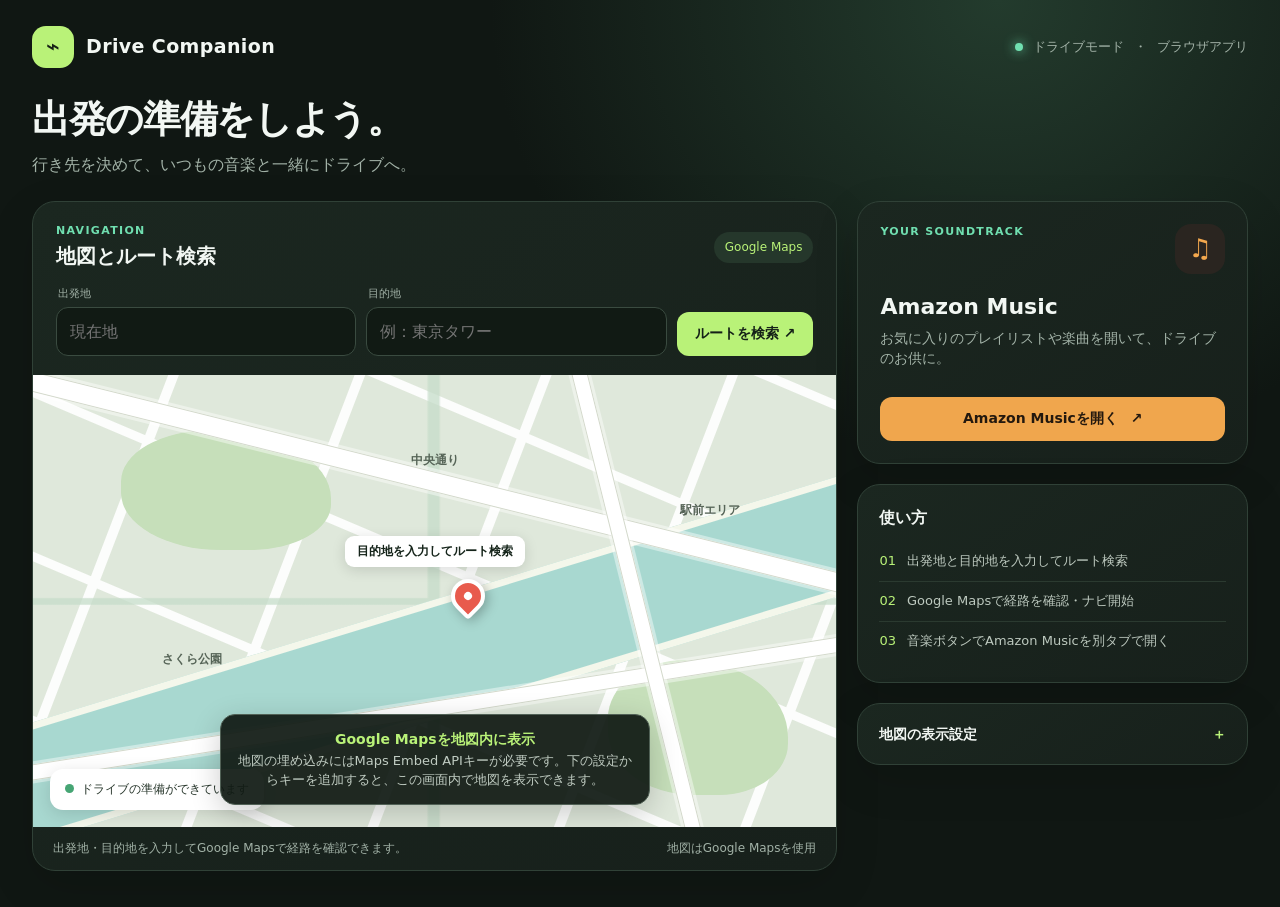
==== index.html @ e8966111 "Add files via upload" ====
<!doctype html>
<html lang="ja">
<head>
<meta charset="utf-8"><meta name="viewport" content="width=device-width,initial-scale=1"><meta name="theme-color" content="#101713">
<title>Drive Companion</title>
<style>
:root{color-scheme:dark;--bg:#101713;--panel:#18221c;--panel2:#202d25;--line:#304137;--muted:#a2b2a7;--text:#f2f7f3;--green:#b9f278;--mint:#70dfb0;--orange:#ffc477}*{box-sizing:border-box}body{margin:0;background:radial-gradient(ellipse at 78% 0%,#233b2d 0,transparent 36%),var(--bg);font:16px/1.45 system-ui,-apple-system,"Segoe UI",sans-serif;color:var(--text);min-height:100vh}.shell{max-width:1440px;margin:auto;padding:26px 32px 36px}.top{display:flex;align-items:center;justify-content:space-between;margin-bottom:24px}.brand{display:flex;align-items:center;gap:12px;font-size:19px;font-weight:750;letter-spacing:.02em}.brand-icon{width:42px;height:42px;border-radius:14px;background:var(--green);color:#172116;display:grid;place-items:center;font-size:23px}.top-right{display:flex;align-items:center;gap:10px;color:var(--muted);font-size:13px}.live{width:8px;height:8px;background:var(--mint);border-radius:50%;box-shadow:0 0 12px var(--mint)}h1{font-size:clamp(27px,3vw,38px);letter-spacing:-.035em;margin:0 0 6px}.intro{color:var(--muted);margin:0 0 25px}.layout{display:grid;grid-template-columns:minmax(0,1.65fr) minmax(310px,.8fr);gap:20px}.card{background:linear-gradient(145deg,#1b2720,#17201b);border:1px solid var(--line);border-radius:23px;overflow:hidden;box-shadow:0 15px 45px #0002}.map-card{min-height:670px;display:flex;flex-direction:column}.card-head{padding:21px 23px 15px;display:flex;align-items:center;justify-content:space-between}.eyebrow{font-size:11px;color:var(--mint);font-weight:800;letter-spacing:.12em;text-transform:uppercase}.card-title{font-size:20px;font-weight:700;margin-top:3px}.badge{background:#25372b;color:var(--green);border-radius:99px;padding:7px 11px;font-size:12px}.form{padding:0 23px 19px;display:grid;grid-template-columns:1fr 1fr auto;gap:10px}.field{position:relative}.field label{display:block;color:var(--muted);font-size:11px;margin:0 0 5px 2px}.field input,.keyrow input{width:100%;border:1px solid #3a4b40;background:#111a14;color:var(--text);padding:12px 13px;border-radius:12px;font:inherit;outline:none}.field input:focus,.keyrow input:focus{border-color:var(--mint);box-shadow:0 0 0 3px #70dfb022}.route-btn,.secondary,.music-btn{border:0;border-radius:12px;cursor:pointer;font:700 14px system-ui;transition:transform .15s,filter .15s}.route-btn:hover,.secondary:hover,.music-btn:hover{filter:brightness(1.08);transform:translateY(-1px)}.route-btn{align-self:end;background:var(--green);color:#142017;padding:13px 18px}.mapbox{position:relative;flex:1;min-height:400px;background:#dce3d6;color:#15241a;overflow:hidden}.mapbox iframe{width:100%;height:100%;min-height:400px;border:0;display:none}.mapbox.has-map iframe{display:block}.map-art{position:absolute;inset:0;overflow:hidden;background:#dfe8db}.mapbox.has-map .map-art{display:none}.map-art:before{content:"";position:absolute;inset:-15%;background:repeating-linear-gradient(28deg,transparent 0 82px,#fff 83px 91px,transparent 92px 151px),repeating-linear-gradient(116deg,transparent 0 94px,#fff 95px 104px,transparent 105px 174px);opacity:.92;transform:rotate(-5deg)}.map-art:after{content:"";position:absolute;inset:0;background:linear-gradient(90deg,transparent 49%,#c6ddca 49.3%,#c6ddca 50.5%,transparent 50.8%),linear-gradient(0deg,transparent 49%,#c6ddca 49.3%,#c6ddca 50.5%,transparent 50.8%);opacity:.75}.river{position:absolute;width:150%;height:115px;left:-12%;top:43%;background:#a8d8d0;transform:rotate(-17deg);border:7px solid #f4f7eb;z-index:1}.road{position:absolute;background:#fff;z-index:2;border:1px solid #d3d9cb;box-shadow:0 0 0 3px #ffffff6b}.r1{height:20px;width:120%;top:24%;left:-4%;transform:rotate(14deg)}.r2{height:16px;width:115%;top:72%;left:-7%;transform:rotate(-9deg)}.r3{height:16px;width:110%;top:48%;left:20%;transform:rotate(76deg)}.park{position:absolute;z-index:1;background:#c6dfba;border-radius:45% 60% 40% 50%;width:210px;height:120px;left:11%;top:12%}.park.p2{width:180px;height:135px;right:6%;left:auto;top:63%}.map-label{position:absolute;z-index:3;font-size:12px;color:#566457;font-weight:650}.l1{top:17%;left:47%}.l2{top:61%;left:16%}.l3{top:28%;right:12%}.pin{position:absolute;z-index:4;top:45%;left:52%;width:34px;height:34px;border-radius:50% 50% 50% 4px;transform:rotate(-45deg);background:#e85b4d;border:4px solid #fff;box-shadow:0 4px 12px #0004}.pin:after{content:"";position:absolute;width:8px;height:8px;border-radius:50%;background:white;top:9px;left:9px}.map-note{position:absolute;z-index:5;left:50%;top:calc(45% - 43px);transform:translateX(-50%);background:#fff;padding:7px 12px;border-radius:9px;font-size:12px;font-weight:700;box-shadow:0 3px 14px #0002;white-space:nowrap}.map-legend{position:absolute;z-index:5;left:17px;bottom:17px;border-radius:13px;padding:12px 15px;background:#fff;color:#26352a;box-shadow:0 4px 18px #0002;font-size:12px}.legend-dot{display:inline-block;width:9px;height:9px;background:#46a574;border-radius:50%;margin-right:7px}.map-overlay{position:absolute;inset:0;z-index:6;display:flex;align-items:flex-end;justify-content:center;padding:22px;pointer-events:none}.map-overlay button{pointer-events:auto}.mapbox.has-map .map-overlay{display:none}.map-message{max-width:430px;width:100%;text-align:center;background:#111a14ed;color:white;border:1px solid #516156;border-radius:15px;padding:14px 16px;font-size:13px;box-shadow:0 8px 30px #0003}.map-message strong{display:block;color:var(--green);font-size:14px;margin-bottom:3px}.map-message p{margin:0;color:#c0ccc2}.map-foot{padding:13px 20px;color:var(--muted);font-size:12px;display:flex;justify-content:space-between;gap:12px;align-items:center}.rightcol{display:flex;flex-direction:column;gap:20px}.music-card{padding:22px;min-height:263px;display:flex;flex-direction:column}.music-top{display:flex;justify-content:space-between;align-items:flex-start}.music-icon{width:50px;height:50px;border-radius:16px;background:#2a2520;color:#f3a84e;display:grid;place-items:center;font-size:26px}.music-card h2{font-size:22px;margin:17px 0 5px}.music-card p{color:var(--muted);font-size:14px;margin:0 0 19px}.music-btn{margin-top:auto;text-decoration:none;text-align:center;display:block;padding:13px 15px;background:#f0a64d;color:#23180e}.arrow{margin-left:8px}.tips{padding:21px}.tips h2{font-size:16px;margin:0 0 13px}.tip{display:flex;gap:11px;color:#bdc9bf;font-size:13px;padding:10px 0;border-top:1px solid #2b3a30}.tip:first-of-type{border:0}.tip-icon{color:var(--green)}.settings{padding:20px 21px}.settings summary{cursor:pointer;font-weight:700;font-size:14px;list-style:none;display:flex;justify-content:space-between}.settings summary:after{content:"＋";color:var(--green)}.settings[open] summary:after{content:"－"}.settings p{color:var(--muted);font-size:12px;margin:11px 0}.keyrow{display:flex;gap:8px}.keyrow input{font-size:12px}.secondary{background:#314238;color:#e5efe8;padding:0 12px}.status{font-size:11px;color:var(--muted);min-height:16px;margin-top:8px}.toast{position:fixed;bottom:20px;left:50%;transform:translate(-50%,20px);opacity:0;background:#26362b;border:1px solid #58705e;padding:10px 15px;border-radius:12px;color:#e6f3e7;font-size:13px;transition:.2s;pointer-events:none}.toast.show{opacity:1;transform:translate(-50%,0)}@media(max-width:850px){.layout{grid-template-columns:1fr}.map-card{min-height:620px}.rightcol{display:grid;grid-template-columns:1fr 1fr}.music-card{grid-row:span 2}}@media(max-width:570px){.shell{padding:18px 14px 25px}.top{margin-bottom:20px}.top-right{font-size:11px}.intro{font-size:14px}.layout{gap:14px}.map-card{min-height:600px}.card-head{padding:17px 16px 13px}.form{padding:0 16px 15px;grid-template-columns:1fr 1fr}.route-btn{grid-column:1/-1}.mapbox,.mapbox iframe{min-height:370px}.rightcol{display:flex}.music-card{min-height:245px}.map-foot{align-items:flex-start;flex-direction:column}.map-note{font-size:11px}.map-message{padding:11px}}
</style></head>
<body><main class="shell"><header class="top"><div class="brand"><div class="brand-icon">⌁</div><span>Drive Companion</span></div><div class="top-right"><span class="live"></span>ドライブモード <span>・</span> ブラウザアプリ</div></header><h1>出発の準備をしよう。</h1><p class="intro">行き先を決めて、いつもの音楽と一緒にドライブへ。</p>
<div class="layout"><section class="card map-card"><div class="card-head"><div><div class="eyebrow">Navigation</div><div class="card-title">地図とルート検索</div></div><span class="badge">Google Maps</span></div><form class="form" id="routeForm"><div class="field"><label for="origin">出発地</label><input id="origin" placeholder="現在地" autocomplete="street-address"></div><div class="field"><label for="destination">目的地</label><input id="destination" placeholder="例：東京タワー" required autocomplete="street-address"></div><button class="route-btn" type="submit">ルートを検索 ↗</button></form><div class="mapbox" id="mapbox"><div class="map-art"><div class="park"></div><div class="park p2"></div><div class="river"></div><div class="road r1"></div><div class="road r2"></div><div class="road r3"></div><span class="map-label l1">中央通り</span><span class="map-label l2">さくら公園</span><span class="map-label l3">駅前エリア</span><span class="map-note" id="mapNote">目的地を入力してルート検索</span><span class="pin"></span><div class="map-legend"><span class="legend-dot"></span><span id="legendText">ドライブの準備ができています</span></div></div><iframe id="mapFrame" title="Google Maps 地図" loading="lazy" referrerpolicy="no-referrer-when-downgrade" allowfullscreen></iframe><div class="map-overlay"><div class="map-message"><strong>Google Mapsを地図内に表示</strong><p>地図の埋め込みにはMaps Embed APIキーが必要です。下の設定からキーを追加すると、この画面内で地図を表示できます。</p></div></div></div><div class="map-foot"><span>出発地・目的地を入力してGoogle Mapsで経路を確認できます。</span><span>地図はGoogle Mapsを使用</span></div></section>
<aside class="rightcol"><section class="card music-card"><div class="music-top"><div><div class="eyebrow">Your soundtrack</div></div><div class="music-icon">♫</div></div><h2>Amazon Music</h2><p>お気に入りのプレイリストや楽曲を開いて、ドライブのお供に。</p><a class="music-btn" href="https://music.amazon.co.jp/" target="_blank" rel="noopener noreferrer">Amazon Musicを開く <span class="arrow">↗</span></a></section><section class="card tips"><h2>使い方</h2><div class="tip"><span class="tip-icon">01</span><span>出発地と目的地を入力してルート検索</span></div><div class="tip"><span class="tip-icon">02</span><span>Google Mapsで経路を確認・ナビ開始</span></div><div class="tip"><span class="tip-icon">03</span><span>音楽ボタンでAmazon Musicを別タブで開く</span></div></section><details class="card settings" id="settings"><summary>地図の表示設定</summary><p>Google CloudでMaps Embed APIを有効にしたAPIキーを入力すると、地図をこの画面に表示します。キーはこのブラウザにのみ保存されます。</p><div class="keyrow"><input id="apiKey" type="password" placeholder="Google Maps APIキー" autocomplete="off"><button class="secondary" id="saveKey">保存</button></div><div class="status" id="keyStatus"></div></details></aside></div></main><div class="toast" id="toast"></div>
<script>
const $=s=>document.querySelector(s), mapbox=$('#mapbox'), frame=$('#mapFrame'), toast=$('#toast');let toastTimer;
function say(text){toast.textContent=text;toast.classList.add('show');clearTimeout(toastTimer);toastTimer=setTimeout(()=>toast.classList.remove('show'),2600)}
function loadKey(){try{return localStorage.getItem('driveCompanionMapsKey')||''}catch{return ''}}
function mapUrl(key,query){return `https://www.google.com/maps/embed/v1/search?key=${encodeURIComponent(key)}&q=${encodeURIComponent(query||'Japan')}`}
function showEmbed(query){const key=loadKey();if(!key)return;frame.src=mapUrl(key,query);mapbox.classList.add('has-map');$('#keyStatus').textContent='APIキーを保存しました。地図を表示しています。'}
$('#routeForm').addEventListener('submit',e=>{e.preventDefault();const origin=$('#origin').value.trim(),dest=$('#destination').value.trim();if(!dest)return;const params=new URLSearchParams({api:'1',destination:dest,travelmode:'driving'});if(origin)params.set('origin',origin);const url='https://www.google.com/maps/dir/?'+params.toString();window.open(url,'_blank','noopener');$('#mapNote').textContent=dest;$('#legendText').textContent=origin?`${origin} から ${dest}`:`目的地：${dest}`;if(loadKey())showEmbed(dest);else say('Google Mapsでルートを開きました。APIキーを設定すると地図を画面内に表示できます。')});
$('#saveKey').addEventListener('click',()=>{const key=$('#apiKey').value.trim();if(!key){say('APIキーを入力してください');return}try{localStorage.setItem('driveCompanionMapsKey',key)}catch{}$('#keyStatus').textContent='キーを保存しました。地図を読み込んでいます。';showEmbed($('#destination').value.trim()||'Tokyo, Japan');say('地図の設定を保存しました')});
const stored=loadKey();if(stored){$('#apiKey').value=stored;showEmbed('Tokyo, Japan')}
</script></body></html>
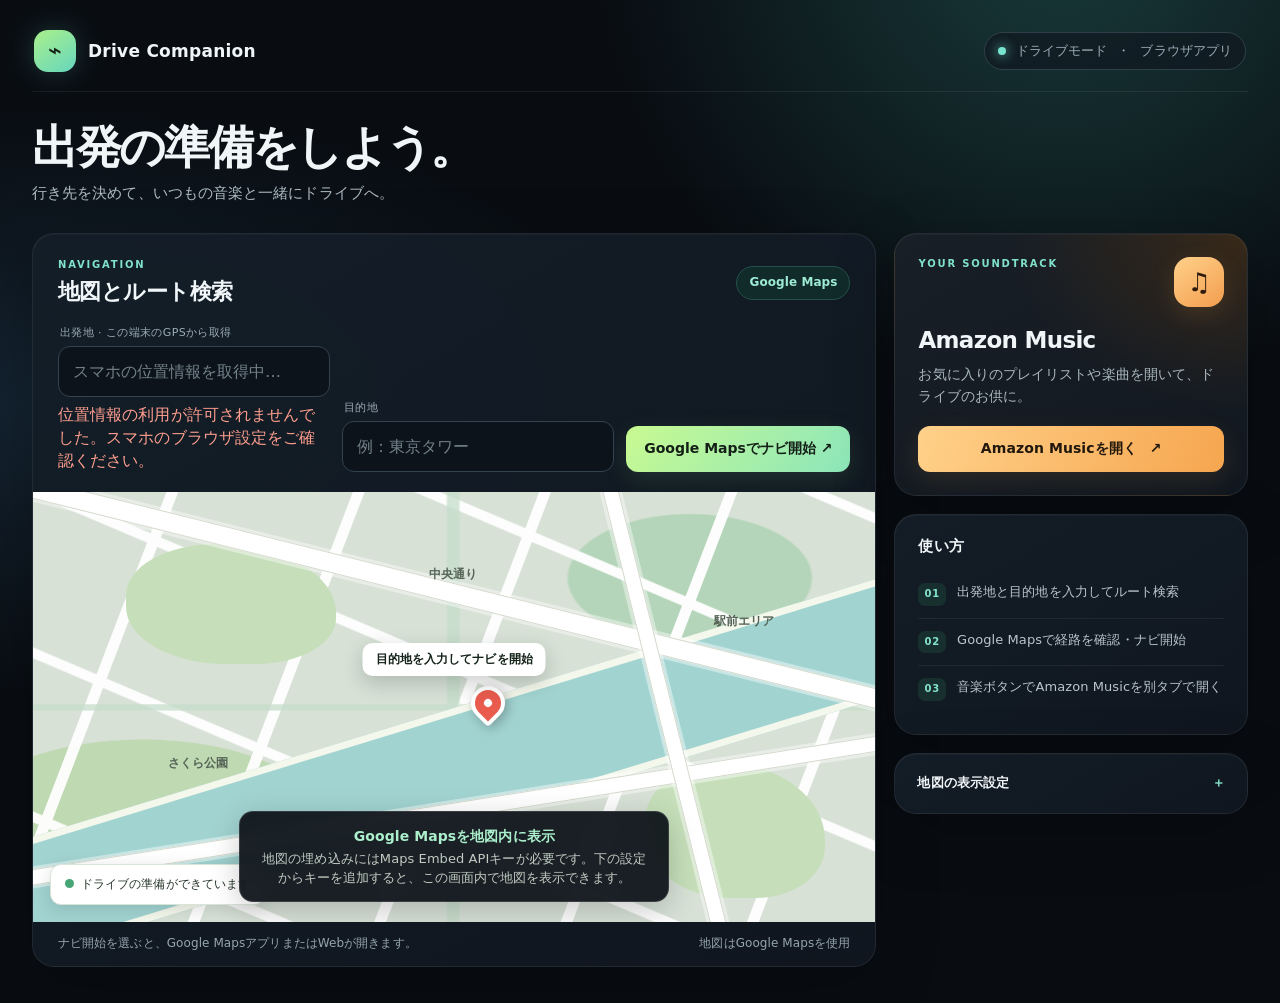
==== commit 003edb19: "Add files via upload" ====
--- a/index.html
+++ b/index.html
@@ -5,9 +5,32 @@
 <title>Drive Companion</title>
 <style>
 :root{color-scheme:dark;--bg:#101713;--panel:#18221c;--panel2:#202d25;--line:#304137;--muted:#a2b2a7;--text:#f2f7f3;--green:#b9f278;--mint:#70dfb0;--orange:#ffc477}*{box-sizing:border-box}body{margin:0;background:radial-gradient(ellipse at 78% 0%,#233b2d 0,transparent 36%),var(--bg);font:16px/1.45 system-ui,-apple-system,"Segoe UI",sans-serif;color:var(--text);min-height:100vh}.shell{max-width:1440px;margin:auto;padding:26px 32px 36px}.top{display:flex;align-items:center;justify-content:space-between;margin-bottom:24px}.brand{display:flex;align-items:center;gap:12px;font-size:19px;font-weight:750;letter-spacing:.02em}.brand-icon{width:42px;height:42px;border-radius:14px;background:var(--green);color:#172116;display:grid;place-items:center;font-size:23px}.top-right{display:flex;align-items:center;gap:10px;color:var(--muted);font-size:13px}.live{width:8px;height:8px;background:var(--mint);border-radius:50%;box-shadow:0 0 12px var(--mint)}h1{font-size:clamp(27px,3vw,38px);letter-spacing:-.035em;margin:0 0 6px}.intro{color:var(--muted);margin:0 0 25px}.layout{display:grid;grid-template-columns:minmax(0,1.65fr) minmax(310px,.8fr);gap:20px}.card{background:linear-gradient(145deg,#1b2720,#17201b);border:1px solid var(--line);border-radius:23px;overflow:hidden;box-shadow:0 15px 45px #0002}.map-card{min-height:670px;display:flex;flex-direction:column}.card-head{padding:21px 23px 15px;display:flex;align-items:center;justify-content:space-between}.eyebrow{font-size:11px;color:var(--mint);font-weight:800;letter-spacing:.12em;text-transform:uppercase}.card-title{font-size:20px;font-weight:700;margin-top:3px}.badge{background:#25372b;color:var(--green);border-radius:99px;padding:7px 11px;font-size:12px}.form{padding:0 23px 19px;display:grid;grid-template-columns:1fr 1fr auto;gap:10px}.field{position:relative}.field label{display:block;color:var(--muted);font-size:11px;margin:0 0 5px 2px}.field input,.keyrow input{width:100%;border:1px solid #3a4b40;background:#111a14;color:var(--text);padding:12px 13px;border-radius:12px;font:inherit;outline:none}.field input:focus,.keyrow input:focus{border-color:var(--mint);box-shadow:0 0 0 3px #70dfb022}.route-btn,.secondary,.music-btn{border:0;border-radius:12px;cursor:pointer;font:700 14px system-ui;transition:transform .15s,filter .15s}.route-btn:hover,.secondary:hover,.music-btn:hover{filter:brightness(1.08);transform:translateY(-1px)}.route-btn{align-self:end;background:var(--green);color:#142017;padding:13px 18px}.mapbox{position:relative;flex:1;min-height:400px;background:#dce3d6;color:#15241a;overflow:hidden}.mapbox iframe{width:100%;height:100%;min-height:400px;border:0;display:none}.mapbox.has-map iframe{display:block}.map-art{position:absolute;inset:0;overflow:hidden;background:#dfe8db}.mapbox.has-map .map-art{display:none}.map-art:before{content:"";position:absolute;inset:-15%;background:repeating-linear-gradient(28deg,transparent 0 82px,#fff 83px 91px,transparent 92px 151px),repeating-linear-gradient(116deg,transparent 0 94px,#fff 95px 104px,transparent 105px 174px);opacity:.92;transform:rotate(-5deg)}.map-art:after{content:"";position:absolute;inset:0;background:linear-gradient(90deg,transparent 49%,#c6ddca 49.3%,#c6ddca 50.5%,transparent 50.8%),linear-gradient(0deg,transparent 49%,#c6ddca 49.3%,#c6ddca 50.5%,transparent 50.8%);opacity:.75}.river{position:absolute;width:150%;height:115px;left:-12%;top:43%;background:#a8d8d0;transform:rotate(-17deg);border:7px solid #f4f7eb;z-index:1}.road{position:absolute;background:#fff;z-index:2;border:1px solid #d3d9cb;box-shadow:0 0 0 3px #ffffff6b}.r1{height:20px;width:120%;top:24%;left:-4%;transform:rotate(14deg)}.r2{height:16px;width:115%;top:72%;left:-7%;transform:rotate(-9deg)}.r3{height:16px;width:110%;top:48%;left:20%;transform:rotate(76deg)}.park{position:absolute;z-index:1;background:#c6dfba;border-radius:45% 60% 40% 50%;width:210px;height:120px;left:11%;top:12%}.park.p2{width:180px;height:135px;right:6%;left:auto;top:63%}.map-label{position:absolute;z-index:3;font-size:12px;color:#566457;font-weight:650}.l1{top:17%;left:47%}.l2{top:61%;left:16%}.l3{top:28%;right:12%}.pin{position:absolute;z-index:4;top:45%;left:52%;width:34px;height:34px;border-radius:50% 50% 50% 4px;transform:rotate(-45deg);background:#e85b4d;border:4px solid #fff;box-shadow:0 4px 12px #0004}.pin:after{content:"";position:absolute;width:8px;height:8px;border-radius:50%;background:white;top:9px;left:9px}.map-note{position:absolute;z-index:5;left:50%;top:calc(45% - 43px);transform:translateX(-50%);background:#fff;padding:7px 12px;border-radius:9px;font-size:12px;font-weight:700;box-shadow:0 3px 14px #0002;white-space:nowrap}.map-legend{position:absolute;z-index:5;left:17px;bottom:17px;border-radius:13px;padding:12px 15px;background:#fff;color:#26352a;box-shadow:0 4px 18px #0002;font-size:12px}.legend-dot{display:inline-block;width:9px;height:9px;background:#46a574;border-radius:50%;margin-right:7px}.map-overlay{position:absolute;inset:0;z-index:6;display:flex;align-items:flex-end;justify-content:center;padding:22px;pointer-events:none}.map-overlay button{pointer-events:auto}.mapbox.has-map .map-overlay{display:none}.map-message{max-width:430px;width:100%;text-align:center;background:#111a14ed;color:white;border:1px solid #516156;border-radius:15px;padding:14px 16px;font-size:13px;box-shadow:0 8px 30px #0003}.map-message strong{display:block;color:var(--green);font-size:14px;margin-bottom:3px}.map-message p{margin:0;color:#c0ccc2}.map-foot{padding:13px 20px;color:var(--muted);font-size:12px;display:flex;justify-content:space-between;gap:12px;align-items:center}.rightcol{display:flex;flex-direction:column;gap:20px}.music-card{padding:22px;min-height:263px;display:flex;flex-direction:column}.music-top{display:flex;justify-content:space-between;align-items:flex-start}.music-icon{width:50px;height:50px;border-radius:16px;background:#2a2520;color:#f3a84e;display:grid;place-items:center;font-size:26px}.music-card h2{font-size:22px;margin:17px 0 5px}.music-card p{color:var(--muted);font-size:14px;margin:0 0 19px}.music-btn{margin-top:auto;text-decoration:none;text-align:center;display:block;padding:13px 15px;background:#f0a64d;color:#23180e}.arrow{margin-left:8px}.tips{padding:21px}.tips h2{font-size:16px;margin:0 0 13px}.tip{display:flex;gap:11px;color:#bdc9bf;font-size:13px;padding:10px 0;border-top:1px solid #2b3a30}.tip:first-of-type{border:0}.tip-icon{color:var(--green)}.settings{padding:20px 21px}.settings summary{cursor:pointer;font-weight:700;font-size:14px;list-style:none;display:flex;justify-content:space-between}.settings summary:after{content:"＋";color:var(--green)}.settings[open] summary:after{content:"－"}.settings p{color:var(--muted);font-size:12px;margin:11px 0}.keyrow{display:flex;gap:8px}.keyrow input{font-size:12px}.secondary{background:#314238;color:#e5efe8;padding:0 12px}.status{font-size:11px;color:var(--muted);min-height:16px;margin-top:8px}.toast{position:fixed;bottom:20px;left:50%;transform:translate(-50%,20px);opacity:0;background:#26362b;border:1px solid #58705e;padding:10px 15px;border-radius:12px;color:#e6f3e7;font-size:13px;transition:.2s;pointer-events:none}.toast.show{opacity:1;transform:translate(-50%,0)}@media(max-width:850px){.layout{grid-template-columns:1fr}.map-card{min-height:620px}.rightcol{display:grid;grid-template-columns:1fr 1fr}.music-card{grid-row:span 2}}@media(max-width:570px){.shell{padding:18px 14px 25px}.top{margin-bottom:20px}.top-right{font-size:11px}.intro{font-size:14px}.layout{gap:14px}.map-card{min-height:600px}.card-head{padding:17px 16px 13px}.form{padding:0 16px 15px;grid-template-columns:1fr 1fr}.route-btn{grid-column:1/-1}.mapbox,.mapbox iframe{min-height:370px}.rightcol{display:flex}.music-card{min-height:245px}.map-foot{align-items:flex-start;flex-direction:column}.map-note{font-size:11px}.map-message{padding:11px}}
-</style></head>
+</style>
+<style>
+:root{--bg:#090d12;--panel:#111923;--panel2:#17222e;--line:#263442;--muted:#9babb8;--text:#f0f5f8;--green:#b9f278;--mint:#76e4cf;--orange:#ffbd69}
+body{background:radial-gradient(ellipse at 83% -8%,#193b3b 0,transparent 31%),radial-gradient(ellipse at 5% 40%,#142432 0,transparent 34%),var(--bg);letter-spacing:.005em}
+.shell{max-width:1480px;padding-top:30px}
+.top{padding:0 2px 19px;border-bottom:1px solid #ffffff12;margin-bottom:30px}
+.brand{font-size:17px;letter-spacing:.015em}.brand-icon{background:linear-gradient(145deg,#aaf08b,#66d6bd);box-shadow:0 0 28px #76e4cf33}
+.top-right{padding:9px 13px;border:1px solid #30404b;background:#101820b8;border-radius:99px}
+h1{font-size:clamp(30px,3.7vw,46px);letter-spacing:-.05em;line-height:1.1}.intro{font-size:15px;margin:10px 0 29px;color:#aebbc4}
+.layout{grid-template-columns:minmax(0,1.72fr) minmax(300px,.72fr);gap:18px}
+.card{background:linear-gradient(150deg,#141e28f5,#101720f5);border:1px solid #ffffff12;border-radius:22px;box-shadow:0 18px 60px #0004,inset 0 1px #ffffff08}
+.map-card{min-height:690px}.card-head{padding:24px 25px 17px}.eyebrow{color:#80e2cb;font-size:10px;letter-spacing:.18em}.card-title{font-size:22px;letter-spacing:-.025em}.badge{background:#102b2a;border:1px solid #25504a;color:#9eebd4;padding:7px 12px;font-weight:700}
+.form{padding:0 25px 20px;gap:12px;align-items:end}.field label{font-size:11px;letter-spacing:.035em;color:#9cabb6}.field input,.keyrow input{border-color:#33424f;background:#0c131a;border-radius:12px;padding:13px 14px}.field input::placeholder{color:#73818a}.field input:focus,.keyrow input:focus{border-color:#76e4cf;box-shadow:0 0 0 3px #76e4cf1a}
+.route-btn{background:linear-gradient(130deg,#c9fa91,#8ce6bb);padding:14px 18px;box-shadow:0 7px 24px #99e99a20}.route-btn,.locate-btn,.music-btn{transition:transform .18s ease,filter .18s ease,box-shadow .18s ease}.route-btn:hover,.locate-btn:hover,.music-btn:hover{transform:translateY(-2px);filter:brightness(1.07)}
+.origin-row{gap:8px}.gps-status{margin-top:6px;min-height:15px}.gps-status.error{color:#ff9e8e}.gps-status.success{color:#76e4cf}
+.mapbox,.mapbox iframe{min-height:430px}.map-art{background-color:#d7e1d6;background-image:radial-gradient(ellipse at 78% 20%,#b4d5b9 0 13%,transparent 13.3%),radial-gradient(ellipse at 13% 76%,#bfd9b2 0 17%,transparent 17.3%)}.map-art:before{background:repeating-linear-gradient(28deg,transparent 0 82px,#fff 83px 92px,transparent 93px 151px),repeating-linear-gradient(116deg,transparent 0 94px,#fff 95px 105px,transparent 106px 174px);opacity:.96}.river{background:#a1d3d1}.map-note{border-radius:10px;padding:8px 13px;box-shadow:0 7px 20px #18241c35}.map-legend{border:1px solid #d9e4d8;border-radius:11px;padding:11px 14px}.map-overlay{padding:20px}.map-message{background:#0b1117ed;border-color:#ffffff22;backdrop-filter:blur(12px);border-radius:14px}.map-message strong{color:#abefcc}
+.map-foot{padding:13px 25px;color:#96a5af}.rightcol{gap:18px}.music-card{padding:23px;min-height:255px;background:radial-gradient(ellipse at 100% 0%,#382919 0,transparent 48%),linear-gradient(150deg,#181f27,#121820)}.music-icon{background:linear-gradient(145deg,#ffd18a,#f39d4e);color:#301b0c;box-shadow:0 8px 24px #f39d4e25}.music-card h2{font-size:23px;letter-spacing:-.03em}.music-card p{color:#aab7c0;line-height:1.6}.music-btn{border-radius:12px;background:linear-gradient(110deg,#ffd18a,#f6a64f);box-shadow:0 8px 25px #f2a95020;padding:14px;color:#21170c}
+.tips{padding:21px 23px}.tips h2{font-size:15px;letter-spacing:.02em}.tip{border-color:#ffffff10;color:#bac5cd;padding:12px 0}.tip-icon{font-size:10px;font-weight:800;letter-spacing:.08em;color:#83e3cb;background:#17302e;border-radius:7px;padding:4px 6px;height:max-content}
+.settings{padding:20px 22px}.settings summary{font-size:13px}.settings summary:after{color:#86e6cf}.settings p{line-height:1.6}.secondary{background:#263741;border:1px solid #3a505c;border-radius:10px}.status{line-height:1.5}
+.toast{background:#15241f;border-color:#427263;box-shadow:0 10px 35px #0005}
+@media(max-width:850px){.layout{grid-template-columns:1fr}.map-card{min-height:640px}.rightcol{gap:14px}.music-card{grid-row:span 2}}
+@media(max-width:570px){.shell{padding:17px 13px 24px}.top{padding-bottom:15px;margin-bottom:24px}.brand{font-size:15px;gap:9px}.brand-icon{width:38px;height:38px}.top-right{padding:7px 9px;gap:6px;font-size:10px}.intro{font-size:14px;margin-bottom:22px}.map-card{min-height:630px}.card-head{padding:19px 16px 14px}.form{padding:0 16px 16px;gap:9px}.route-btn{grid-column:1/-1;min-height:46px}.mapbox,.mapbox iframe{min-height:370px}.map-foot{padding:12px 16px}.music-card{min-height:235px}.tips{padding:19px}.settings{padding:18px}.keyrow{align-items:stretch}.secondary{min-height:42px}}
+</style>
+</head>
 <body><main class="shell"><header class="top"><div class="brand"><div class="brand-icon">⌁</div><span>Drive Companion</span></div><div class="top-right"><span class="live"></span>ドライブモード <span>・</span> ブラウザアプリ</div></header><h1>出発の準備をしよう。</h1><p class="intro">行き先を決めて、いつもの音楽と一緒にドライブへ。</p>
-<div class="layout"><section class="card map-card"><div class="card-head"><div><div class="eyebrow">Navigation</div><div class="card-title">地図とルート検索</div></div><span class="badge">Google Maps</span></div><form class="form" id="routeForm"><div class="field"><label for="origin">出発地</label><input id="origin" placeholder="現在地" autocomplete="street-address"></div><div class="field"><label for="destination">目的地</label><input id="destination" placeholder="例：東京タワー" required autocomplete="street-address"></div><button class="route-btn" type="submit">ルートを検索 ↗</button></form><div class="mapbox" id="mapbox"><div class="map-art"><div class="park"></div><div class="park p2"></div><div class="river"></div><div class="road r1"></div><div class="road r2"></div><div class="road r3"></div><span class="map-label l1">中央通り</span><span class="map-label l2">さくら公園</span><span class="map-label l3">駅前エリア</span><span class="map-note" id="mapNote">目的地を入力してルート検索</span><span class="pin"></span><div class="map-legend"><span class="legend-dot"></span><span id="legendText">ドライブの準備ができています</span></div></div><iframe id="mapFrame" title="Google Maps 地図" loading="lazy" referrerpolicy="no-referrer-when-downgrade" allowfullscreen></iframe><div class="map-overlay"><div class="map-message"><strong>Google Mapsを地図内に表示</strong><p>地図の埋め込みにはMaps Embed APIキーが必要です。下の設定からキーを追加すると、この画面内で地図を表示できます。</p></div></div></div><div class="map-foot"><span>出発地・目的地を入力してGoogle Mapsで経路を確認できます。</span><span>地図はGoogle Mapsを使用</span></div></section>
+<div class="layout"><section class="card map-card"><div class="card-head"><div><div class="eyebrow">Navigation</div><div class="card-title">地図とルート検索</div></div><span class="badge">Google Maps</span></div><form class="form" id="routeForm"><div class="field"><label for="origin">出発地 · この端末のGPSから取得</label><div class="origin-row"><input id="origin" placeholder="スマホの位置情報を取得中…" autocomplete="street-address"></div><div class="gps-status" id="gpsStatus" role="status" aria-live="polite">スマホで開き、位置情報の利用を許可してください</div></div><div class="field"><label for="destination">目的地</label><input id="destination" placeholder="例：東京タワー" required autocomplete="street-address"></div><button class="route-btn" type="submit">Google Mapsでナビ開始 ↗</button></form><div class="mapbox" id="mapbox"><div class="map-art"><div class="park"></div><div class="park p2"></div><div class="river"></div><div class="road r1"></div><div class="road r2"></div><div class="road r3"></div><span class="map-label l1">中央通り</span><span class="map-label l2">さくら公園</span><span class="map-label l3">駅前エリア</span><span class="map-note" id="mapNote">目的地を入力してナビを開始</span><span class="pin"></span><div class="map-legend"><span class="legend-dot"></span><span id="legendText">ドライブの準備ができています</span></div></div><iframe id="mapFrame" title="Google Maps 地図" loading="lazy" referrerpolicy="no-referrer-when-downgrade" allowfullscreen></iframe><div class="map-overlay"><div class="map-message"><strong>Google Mapsを地図内に表示</strong><p>地図の埋め込みにはMaps Embed APIキーが必要です。下の設定からキーを追加すると、この画面内で地図を表示できます。</p></div></div></div><div class="map-foot"><span>ナビ開始を選ぶと、Google MapsアプリまたはWebが開きます。</span><span>地図はGoogle Mapsを使用</span></div></section>
 <aside class="rightcol"><section class="card music-card"><div class="music-top"><div><div class="eyebrow">Your soundtrack</div></div><div class="music-icon">♫</div></div><h2>Amazon Music</h2><p>お気に入りのプレイリストや楽曲を開いて、ドライブのお供に。</p><a class="music-btn" href="https://music.amazon.co.jp/" target="_blank" rel="noopener noreferrer">Amazon Musicを開く <span class="arrow">↗</span></a></section><section class="card tips"><h2>使い方</h2><div class="tip"><span class="tip-icon">01</span><span>出発地と目的地を入力してルート検索</span></div><div class="tip"><span class="tip-icon">02</span><span>Google Mapsで経路を確認・ナビ開始</span></div><div class="tip"><span class="tip-icon">03</span><span>音楽ボタンでAmazon Musicを別タブで開く</span></div></section><details class="card settings" id="settings"><summary>地図の表示設定</summary><p>Google CloudでMaps Embed APIを有効にしたAPIキーを入力すると、地図をこの画面に表示します。キーはこのブラウザにのみ保存されます。</p><div class="keyrow"><input id="apiKey" type="password" placeholder="Google Maps APIキー" autocomplete="off"><button class="secondary" id="saveKey">保存</button></div><div class="status" id="keyStatus"></div></details></aside></div></main><div class="toast" id="toast"></div>
 <script>
 const $=s=>document.querySelector(s), mapbox=$('#mapbox'), frame=$('#mapFrame'), toast=$('#toast');let toastTimer;
@@ -15,7 +38,11 @@
 function loadKey(){try{return localStorage.getItem('driveCompanionMapsKey')||''}catch{return ''}}
 function mapUrl(key,query){return `https://www.google.com/maps/embed/v1/search?key=${encodeURIComponent(key)}&q=${encodeURIComponent(query||'Japan')}`}
 function showEmbed(query){const key=loadKey();if(!key)return;frame.src=mapUrl(key,query);mapbox.classList.add('has-map');$('#keyStatus').textContent='APIキーを保存しました。地図を表示しています。'}
-$('#routeForm').addEventListener('submit',e=>{e.preventDefault();const origin=$('#origin').value.trim(),dest=$('#destination').value.trim();if(!dest)return;const params=new URLSearchParams({api:'1',destination:dest,travelmode:'driving'});if(origin)params.set('origin',origin);const url='https://www.google.com/maps/dir/?'+params.toString();window.open(url,'_blank','noopener');$('#mapNote').textContent=dest;$('#legendText').textContent=origin?`${origin} から ${dest}`:`目的地：${dest}`;if(loadKey())showEmbed(dest);else say('Google Mapsでルートを開きました。APIキーを設定すると地図を画面内に表示できます。')});
+let latestPosition=null,lastAppliedAt=0,lastMappedPosition=null,originInitialized=false;const gpsStatus=$('#gpsStatus');
+function applyLatestPosition(){if(!latestPosition)return;const now=Date.now();if(now-lastAppliedAt<1000)return;lastAppliedAt=now;const {latitude:lat,longitude:lng}=latestPosition.coords;if(!originInitialized){$('#origin').value=`${lat.toFixed(6)}, ${lng.toFixed(6)}`;originInitialized=true}gpsStatus.textContent='現在地を更新中 · 出発地は固定';gpsStatus.className='gps-status success';$('#mapNote').textContent='現在地';$('#legendText').textContent=`現在地 ${lat.toFixed(4)}, ${lng.toFixed(4)}`;if(loadKey()&&(!lastMappedPosition||Math.abs(lastMappedPosition.lat-lat)>0.0005||Math.abs(lastMappedPosition.lng-lng)>0.0005)){lastMappedPosition={lat,lng};showEmbed(`${lat},${lng}`)}}
+function startLocationUpdates(){if(!window.isSecureContext){gpsStatus.textContent='スマホの位置情報を使うにはHTTPSのサイトで開いてください。';gpsStatus.classList.add('error');return}if(!('geolocation'in navigator)){gpsStatus.textContent='このブラウザでは位置情報を利用できません。';gpsStatus.classList.add('error');return}navigator.geolocation.watchPosition(position=>{latestPosition=position;applyLatestPosition()},error=>{const messages={1:'位置情報の利用が許可されませんでした。スマホのブラウザ設定をご確認ください。',2:'現在地を取得できません。GPSや電波状況をご確認ください。',3:'位置情報の取得がタイムアウトしました。'};gpsStatus.textContent=messages[error.code]||'現在地を取得できません。';gpsStatus.className='gps-status error'},{enableHighAccuracy:true,timeout:20000,maximumAge:1000});setInterval(applyLatestPosition,1000)}
+$('#routeForm').addEventListener('submit',e=>{e.preventDefault();const origin=$('#origin').value.trim(),dest=$('#destination').value.trim();if(!dest)return;const params=new URLSearchParams({api:'1',destination:dest,travelmode:'driving',dir_action:'navigate'});if(origin)params.set('origin',origin);const url='https://www.google.com/maps/dir/?'+params.toString();const opened=window.open(url,'_blank');if(!opened){window.location.href=url}$('#mapNote').textContent=dest;$('#legendText').textContent=origin?`${origin} から ${dest}`:`目的地：${dest}`;if(loadKey())showEmbed(dest);else say('Google Mapsでナビを開きます。端末や位置情報の状態により、ルート表示になる場合があります。')});
 $('#saveKey').addEventListener('click',()=>{const key=$('#apiKey').value.trim();if(!key){say('APIキーを入力してください');return}try{localStorage.setItem('driveCompanionMapsKey',key)}catch{}$('#keyStatus').textContent='キーを保存しました。地図を読み込んでいます。';showEmbed($('#destination').value.trim()||'Tokyo, Japan');say('地図の設定を保存しました')});
 const stored=loadKey();if(stored){$('#apiKey').value=stored;showEmbed('Tokyo, Japan')}
+startLocationUpdates();
 </script></body></html>
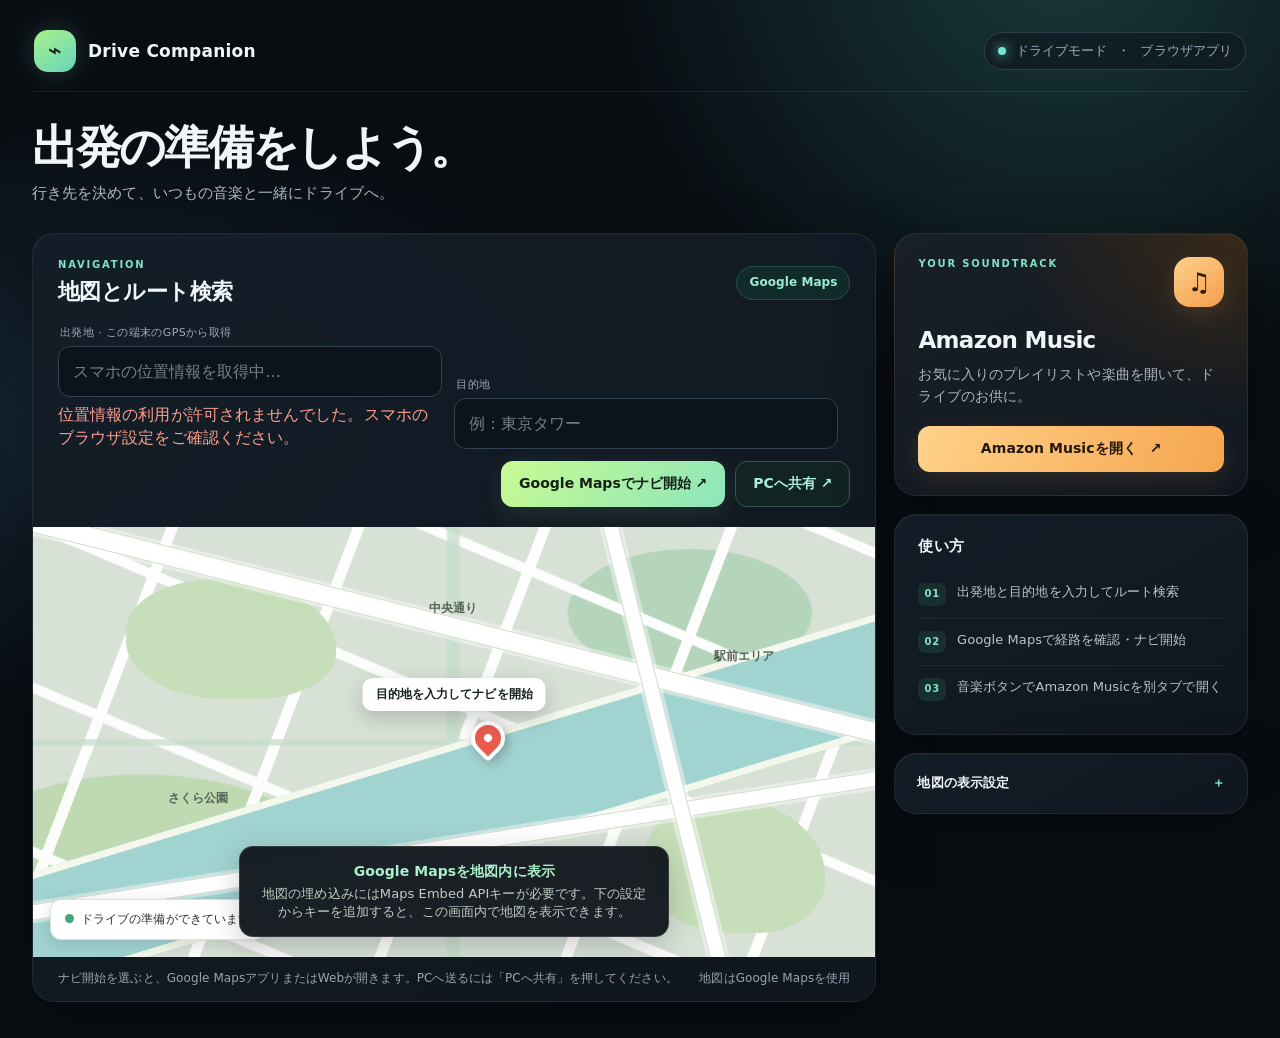
==== commit 40394f5e: "Add files via upload" ====
--- a/index.html
+++ b/index.html
@@ -28,9 +28,10 @@
 @media(max-width:850px){.layout{grid-template-columns:1fr}.map-card{min-height:640px}.rightcol{gap:14px}.music-card{grid-row:span 2}}
 @media(max-width:570px){.shell{padding:17px 13px 24px}.top{padding-bottom:15px;margin-bottom:24px}.brand{font-size:15px;gap:9px}.brand-icon{width:38px;height:38px}.top-right{padding:7px 9px;gap:6px;font-size:10px}.intro{font-size:14px;margin-bottom:22px}.map-card{min-height:630px}.card-head{padding:19px 16px 14px}.form{padding:0 16px 16px;gap:9px}.route-btn{grid-column:1/-1;min-height:46px}.mapbox,.mapbox iframe{min-height:370px}.map-foot{padding:12px 16px}.music-card{min-height:235px}.tips{padding:19px}.settings{padding:18px}.keyrow{align-items:stretch}.secondary{min-height:42px}}
 </style>
+<style>.form-actions{grid-column:1/-1;display:flex;justify-content:flex-end;gap:10px}.form-actions .route-btn{align-self:auto}.share-btn{border:1px solid #39534d;border-radius:12px;background:#122421;color:#a9edda;padding:13px 17px;cursor:pointer;font:700 14px system-ui;transition:transform .18s,filter .18s}.share-btn:hover{transform:translateY(-2px);filter:brightness(1.08)}@media(max-width:570px){.form-actions{display:grid;grid-template-columns:1fr 1fr}.form-actions button{min-height:46px;padding:10px 8px}.form-actions .route-btn{grid-column:auto}}</style>
 </head>
 <body><main class="shell"><header class="top"><div class="brand"><div class="brand-icon">⌁</div><span>Drive Companion</span></div><div class="top-right"><span class="live"></span>ドライブモード <span>・</span> ブラウザアプリ</div></header><h1>出発の準備をしよう。</h1><p class="intro">行き先を決めて、いつもの音楽と一緒にドライブへ。</p>
-<div class="layout"><section class="card map-card"><div class="card-head"><div><div class="eyebrow">Navigation</div><div class="card-title">地図とルート検索</div></div><span class="badge">Google Maps</span></div><form class="form" id="routeForm"><div class="field"><label for="origin">出発地 · この端末のGPSから取得</label><div class="origin-row"><input id="origin" placeholder="スマホの位置情報を取得中…" autocomplete="street-address"></div><div class="gps-status" id="gpsStatus" role="status" aria-live="polite">スマホで開き、位置情報の利用を許可してください</div></div><div class="field"><label for="destination">目的地</label><input id="destination" placeholder="例：東京タワー" required autocomplete="street-address"></div><button class="route-btn" type="submit">Google Mapsでナビ開始 ↗</button></form><div class="mapbox" id="mapbox"><div class="map-art"><div class="park"></div><div class="park p2"></div><div class="river"></div><div class="road r1"></div><div class="road r2"></div><div class="road r3"></div><span class="map-label l1">中央通り</span><span class="map-label l2">さくら公園</span><span class="map-label l3">駅前エリア</span><span class="map-note" id="mapNote">目的地を入力してナビを開始</span><span class="pin"></span><div class="map-legend"><span class="legend-dot"></span><span id="legendText">ドライブの準備ができています</span></div></div><iframe id="mapFrame" title="Google Maps 地図" loading="lazy" referrerpolicy="no-referrer-when-downgrade" allowfullscreen></iframe><div class="map-overlay"><div class="map-message"><strong>Google Mapsを地図内に表示</strong><p>地図の埋め込みにはMaps Embed APIキーが必要です。下の設定からキーを追加すると、この画面内で地図を表示できます。</p></div></div></div><div class="map-foot"><span>ナビ開始を選ぶと、Google MapsアプリまたはWebが開きます。</span><span>地図はGoogle Mapsを使用</span></div></section>
+<div class="layout"><section class="card map-card"><div class="card-head"><div><div class="eyebrow">Navigation</div><div class="card-title">地図とルート検索</div></div><span class="badge">Google Maps</span></div><form class="form" id="routeForm"><div class="field"><label for="origin">出発地 · この端末のGPSから取得</label><div class="origin-row"><input id="origin" placeholder="スマホの位置情報を取得中…" autocomplete="street-address"></div><div class="gps-status" id="gpsStatus" role="status" aria-live="polite">スマホで開き、位置情報の利用を許可してください</div></div><div class="field"><label for="destination">目的地</label><input id="destination" placeholder="例：東京タワー" required autocomplete="street-address"></div><div class="form-actions"><button class="route-btn" type="submit">Google Mapsでナビ開始 ↗</button><button class="share-btn" id="shareRoute" type="button">PCへ共有 ↗</button></div></form><div class="mapbox" id="mapbox"><div class="map-art"><div class="park"></div><div class="park p2"></div><div class="river"></div><div class="road r1"></div><div class="road r2"></div><div class="road r3"></div><span class="map-label l1">中央通り</span><span class="map-label l2">さくら公園</span><span class="map-label l3">駅前エリア</span><span class="map-note" id="mapNote">目的地を入力してナビを開始</span><span class="pin"></span><div class="map-legend"><span class="legend-dot"></span><span id="legendText">ドライブの準備ができています</span></div></div><iframe id="mapFrame" title="Google Maps 地図" loading="lazy" referrerpolicy="no-referrer-when-downgrade" allowfullscreen></iframe><div class="map-overlay"><div class="map-message"><strong>Google Mapsを地図内に表示</strong><p>地図の埋め込みにはMaps Embed APIキーが必要です。下の設定からキーを追加すると、この画面内で地図を表示できます。</p></div></div></div><div class="map-foot"><span>ナビ開始を選ぶと、Google MapsアプリまたはWebが開きます。PCへ送るには「PCへ共有」を押してください。</span><span>地図はGoogle Mapsを使用</span></div></section>
 <aside class="rightcol"><section class="card music-card"><div class="music-top"><div><div class="eyebrow">Your soundtrack</div></div><div class="music-icon">♫</div></div><h2>Amazon Music</h2><p>お気に入りのプレイリストや楽曲を開いて、ドライブのお供に。</p><a class="music-btn" href="https://music.amazon.co.jp/" target="_blank" rel="noopener noreferrer">Amazon Musicを開く <span class="arrow">↗</span></a></section><section class="card tips"><h2>使い方</h2><div class="tip"><span class="tip-icon">01</span><span>出発地と目的地を入力してルート検索</span></div><div class="tip"><span class="tip-icon">02</span><span>Google Mapsで経路を確認・ナビ開始</span></div><div class="tip"><span class="tip-icon">03</span><span>音楽ボタンでAmazon Musicを別タブで開く</span></div></section><details class="card settings" id="settings"><summary>地図の表示設定</summary><p>Google CloudでMaps Embed APIを有効にしたAPIキーを入力すると、地図をこの画面に表示します。キーはこのブラウザにのみ保存されます。</p><div class="keyrow"><input id="apiKey" type="password" placeholder="Google Maps APIキー" autocomplete="off"><button class="secondary" id="saveKey">保存</button></div><div class="status" id="keyStatus"></div></details></aside></div></main><div class="toast" id="toast"></div>
 <script>
 const $=s=>document.querySelector(s), mapbox=$('#mapbox'), frame=$('#mapFrame'), toast=$('#toast');let toastTimer;
@@ -38,10 +39,14 @@
 function loadKey(){try{return localStorage.getItem('driveCompanionMapsKey')||''}catch{return ''}}
 function mapUrl(key,query){return `https://www.google.com/maps/embed/v1/search?key=${encodeURIComponent(key)}&q=${encodeURIComponent(query||'Japan')}`}
 function showEmbed(query){const key=loadKey();if(!key)return;frame.src=mapUrl(key,query);mapbox.classList.add('has-map');$('#keyStatus').textContent='APIキーを保存しました。地図を表示しています。'}
-let latestPosition=null,lastAppliedAt=0,lastMappedPosition=null,originInitialized=false;const gpsStatus=$('#gpsStatus');
-function applyLatestPosition(){if(!latestPosition)return;const now=Date.now();if(now-lastAppliedAt<1000)return;lastAppliedAt=now;const {latitude:lat,longitude:lng}=latestPosition.coords;if(!originInitialized){$('#origin').value=`${lat.toFixed(6)}, ${lng.toFixed(6)}`;originInitialized=true}gpsStatus.textContent='現在地を更新中 · 出発地は固定';gpsStatus.className='gps-status success';$('#mapNote').textContent='現在地';$('#legendText').textContent=`現在地 ${lat.toFixed(4)}, ${lng.toFixed(4)}`;if(loadKey()&&(!lastMappedPosition||Math.abs(lastMappedPosition.lat-lat)>0.0005||Math.abs(lastMappedPosition.lng-lng)>0.0005)){lastMappedPosition={lat,lng};showEmbed(`${lat},${lng}`)}}
+function showDirectionsEmbed(origin,destination){const key=loadKey();if(!key)return;const params=new URLSearchParams({key,origin:origin||'Current Location',destination,mode:'driving'});frame.src=`https://www.google.com/maps/embed/v1/directions?${params}`;mapbox.classList.add('has-map');$('#keyStatus').textContent='入力した出発地から目的地までのルートを地図に表示しています。'}
+let latestPosition=null,lastAppliedAt=0,lastMappedPosition=null,originInitialized=false,originIsGps=false,routeIsActive=false;const gpsStatus=$('#gpsStatus');$('#origin').addEventListener('input',()=>{originInitialized=true;originIsGps=false});
+const sharedParams=new URLSearchParams(location.search),sharedOrigin=sharedParams.get('origin'),sharedDestination=sharedParams.get('destination');if(sharedOrigin||sharedDestination){if(sharedOrigin){$('#origin').value=sharedOrigin;originInitialized=true}if(sharedDestination)$('#destination').value=sharedDestination;gpsStatus.textContent='スマホから受け取ったルートです';gpsStatus.className='gps-status success'}
+function applyLatestPosition(){if(!latestPosition)return;const now=Date.now();if(now-lastAppliedAt<1000)return;lastAppliedAt=now;const {latitude:lat,longitude:lng}=latestPosition.coords;if(!originInitialized){$('#origin').value=`${lat.toFixed(6)}, ${lng.toFixed(6)}`;originInitialized=true;originIsGps=true}gpsStatus.textContent='現在地を更新中 · 出発地は固定';gpsStatus.className='gps-status success';$('#mapNote').textContent='現在地';$('#legendText').textContent=`現在地 ${lat.toFixed(4)}, ${lng.toFixed(4)}`;if(!routeIsActive&&loadKey()&&(!lastMappedPosition||Math.abs(lastMappedPosition.lat-lat)>0.0005||Math.abs(lastMappedPosition.lng-lng)>0.0005)){lastMappedPosition={lat,lng};showEmbed(`${lat},${lng}`)}}
 function startLocationUpdates(){if(!window.isSecureContext){gpsStatus.textContent='スマホの位置情報を使うにはHTTPSのサイトで開いてください。';gpsStatus.classList.add('error');return}if(!('geolocation'in navigator)){gpsStatus.textContent='このブラウザでは位置情報を利用できません。';gpsStatus.classList.add('error');return}navigator.geolocation.watchPosition(position=>{latestPosition=position;applyLatestPosition()},error=>{const messages={1:'位置情報の利用が許可されませんでした。スマホのブラウザ設定をご確認ください。',2:'現在地を取得できません。GPSや電波状況をご確認ください。',3:'位置情報の取得がタイムアウトしました。'};gpsStatus.textContent=messages[error.code]||'現在地を取得できません。';gpsStatus.className='gps-status error'},{enableHighAccuracy:true,timeout:20000,maximumAge:1000});setInterval(applyLatestPosition,1000)}
-$('#routeForm').addEventListener('submit',e=>{e.preventDefault();const origin=$('#origin').value.trim(),dest=$('#destination').value.trim();if(!dest)return;const params=new URLSearchParams({api:'1',destination:dest,travelmode:'driving',dir_action:'navigate'});if(origin)params.set('origin',origin);const url='https://www.google.com/maps/dir/?'+params.toString();const opened=window.open(url,'_blank');if(!opened){window.location.href=url}$('#mapNote').textContent=dest;$('#legendText').textContent=origin?`${origin} から ${dest}`:`目的地：${dest}`;if(loadKey())showEmbed(dest);else say('Google Mapsでナビを開きます。端末や位置情報の状態により、ルート表示になる場合があります。')});
+$('#routeForm').addEventListener('submit',e=>{e.preventDefault();const origin=$('#origin').value.trim(),dest=$('#destination').value.trim();if(!dest)return;routeIsActive=true;const params=new URLSearchParams({api:'1',destination:dest,travelmode:'driving'});if(origin)params.set('origin',origin);if(!origin||originIsGps)params.set('dir_action','navigate');const url='https://www.google.com/maps/dir/?'+params.toString();const opened=window.open(url,'_blank');if(!opened){window.location.href=url}$('#mapNote').textContent=dest;$('#legendText').textContent=origin?`${origin} から ${dest}`:`目的地：${dest}`;if(loadKey())showDirectionsEmbed(origin,dest);else say(originIsGps||!origin?'Google Mapsでナビを開きました。':'入力した出発地からのルートをGoogle Mapsで開きました。画面が出たら「開始」を押してください。アプリ内表示にはMaps Embed APIキーが必要です。')});
+async function copyRouteLink(url){try{await navigator.clipboard.writeText(url);say('共有リンクをコピーしました。PCで開いてください。')}catch{prompt('この共有リンクをPCに送って、PCのブラウザで開いてください。',url)}}
+$('#shareRoute').addEventListener('click',async()=>{const origin=$('#origin').value.trim(),dest=$('#destination').value.trim();if(!origin||!dest){say('出発地と目的地を入力してから共有してください。');return}const shareUrl=new URL(location.href);shareUrl.search='';shareUrl.hash='';shareUrl.searchParams.set('origin',origin);shareUrl.searchParams.set('destination',dest);if(navigator.share){try{await navigator.share({title:'Drive Companion ルート',text:'スマホからPCへルートを共有',url:shareUrl.toString()});return}catch(error){if(error.name==='AbortError')return}}await copyRouteLink(shareUrl.toString())});
 $('#saveKey').addEventListener('click',()=>{const key=$('#apiKey').value.trim();if(!key){say('APIキーを入力してください');return}try{localStorage.setItem('driveCompanionMapsKey',key)}catch{}$('#keyStatus').textContent='キーを保存しました。地図を読み込んでいます。';showEmbed($('#destination').value.trim()||'Tokyo, Japan');say('地図の設定を保存しました')});
 const stored=loadKey();if(stored){$('#apiKey').value=stored;showEmbed('Tokyo, Japan')}
 startLocationUpdates();
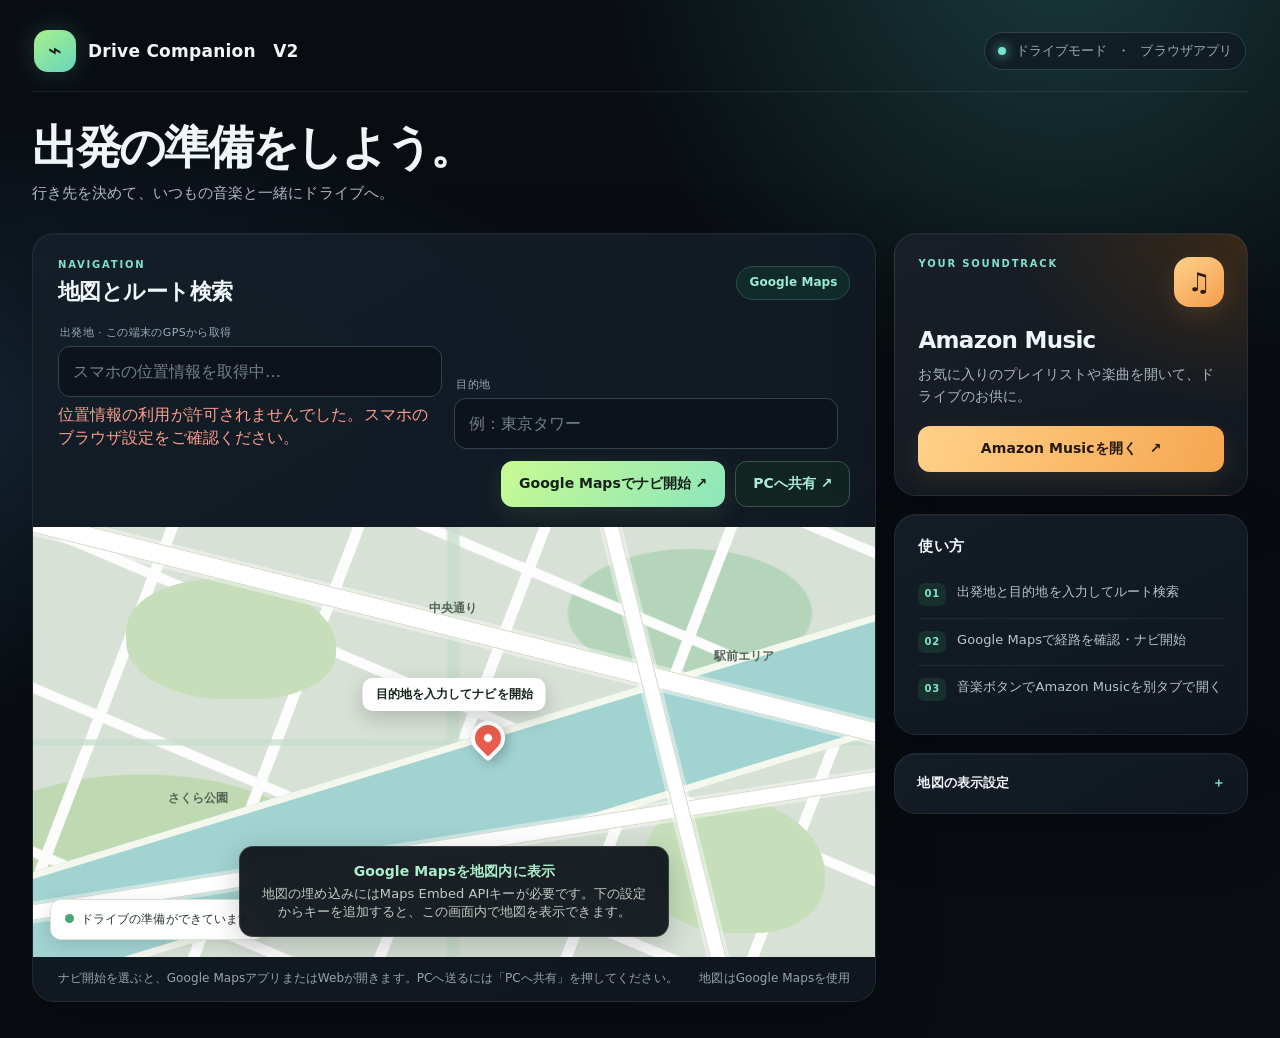
==== commit efad142a: "Add files via upload" ====
--- a/index.html
+++ b/index.html
@@ -2,7 +2,7 @@
 <html lang="ja">
 <head>
 <meta charset="utf-8"><meta name="viewport" content="width=device-width,initial-scale=1"><meta name="theme-color" content="#101713">
-<title>Drive Companion</title>
+<title>Drive Companion　V2</title>
 <style>
 :root{color-scheme:dark;--bg:#101713;--panel:#18221c;--panel2:#202d25;--line:#304137;--muted:#a2b2a7;--text:#f2f7f3;--green:#b9f278;--mint:#70dfb0;--orange:#ffc477}*{box-sizing:border-box}body{margin:0;background:radial-gradient(ellipse at 78% 0%,#233b2d 0,transparent 36%),var(--bg);font:16px/1.45 system-ui,-apple-system,"Segoe UI",sans-serif;color:var(--text);min-height:100vh}.shell{max-width:1440px;margin:auto;padding:26px 32px 36px}.top{display:flex;align-items:center;justify-content:space-between;margin-bottom:24px}.brand{display:flex;align-items:center;gap:12px;font-size:19px;font-weight:750;letter-spacing:.02em}.brand-icon{width:42px;height:42px;border-radius:14px;background:var(--green);color:#172116;display:grid;place-items:center;font-size:23px}.top-right{display:flex;align-items:center;gap:10px;color:var(--muted);font-size:13px}.live{width:8px;height:8px;background:var(--mint);border-radius:50%;box-shadow:0 0 12px var(--mint)}h1{font-size:clamp(27px,3vw,38px);letter-spacing:-.035em;margin:0 0 6px}.intro{color:var(--muted);margin:0 0 25px}.layout{display:grid;grid-template-columns:minmax(0,1.65fr) minmax(310px,.8fr);gap:20px}.card{background:linear-gradient(145deg,#1b2720,#17201b);border:1px solid var(--line);border-radius:23px;overflow:hidden;box-shadow:0 15px 45px #0002}.map-card{min-height:670px;display:flex;flex-direction:column}.card-head{padding:21px 23px 15px;display:flex;align-items:center;justify-content:space-between}.eyebrow{font-size:11px;color:var(--mint);font-weight:800;letter-spacing:.12em;text-transform:uppercase}.card-title{font-size:20px;font-weight:700;margin-top:3px}.badge{background:#25372b;color:var(--green);border-radius:99px;padding:7px 11px;font-size:12px}.form{padding:0 23px 19px;display:grid;grid-template-columns:1fr 1fr auto;gap:10px}.field{position:relative}.field label{display:block;color:var(--muted);font-size:11px;margin:0 0 5px 2px}.field input,.keyrow input{width:100%;border:1px solid #3a4b40;background:#111a14;color:var(--text);padding:12px 13px;border-radius:12px;font:inherit;outline:none}.field input:focus,.keyrow input:focus{border-color:var(--mint);box-shadow:0 0 0 3px #70dfb022}.route-btn,.secondary,.music-btn{border:0;border-radius:12px;cursor:pointer;font:700 14px system-ui;transition:transform .15s,filter .15s}.route-btn:hover,.secondary:hover,.music-btn:hover{filter:brightness(1.08);transform:translateY(-1px)}.route-btn{align-self:end;background:var(--green);color:#142017;padding:13px 18px}.mapbox{position:relative;flex:1;min-height:400px;background:#dce3d6;color:#15241a;overflow:hidden}.mapbox iframe{width:100%;height:100%;min-height:400px;border:0;display:none}.mapbox.has-map iframe{display:block}.map-art{position:absolute;inset:0;overflow:hidden;background:#dfe8db}.mapbox.has-map .map-art{display:none}.map-art:before{content:"";position:absolute;inset:-15%;background:repeating-linear-gradient(28deg,transparent 0 82px,#fff 83px 91px,transparent 92px 151px),repeating-linear-gradient(116deg,transparent 0 94px,#fff 95px 104px,transparent 105px 174px);opacity:.92;transform:rotate(-5deg)}.map-art:after{content:"";position:absolute;inset:0;background:linear-gradient(90deg,transparent 49%,#c6ddca 49.3%,#c6ddca 50.5%,transparent 50.8%),linear-gradient(0deg,transparent 49%,#c6ddca 49.3%,#c6ddca 50.5%,transparent 50.8%);opacity:.75}.river{position:absolute;width:150%;height:115px;left:-12%;top:43%;background:#a8d8d0;transform:rotate(-17deg);border:7px solid #f4f7eb;z-index:1}.road{position:absolute;background:#fff;z-index:2;border:1px solid #d3d9cb;box-shadow:0 0 0 3px #ffffff6b}.r1{height:20px;width:120%;top:24%;left:-4%;transform:rotate(14deg)}.r2{height:16px;width:115%;top:72%;left:-7%;transform:rotate(-9deg)}.r3{height:16px;width:110%;top:48%;left:20%;transform:rotate(76deg)}.park{position:absolute;z-index:1;background:#c6dfba;border-radius:45% 60% 40% 50%;width:210px;height:120px;left:11%;top:12%}.park.p2{width:180px;height:135px;right:6%;left:auto;top:63%}.map-label{position:absolute;z-index:3;font-size:12px;color:#566457;font-weight:650}.l1{top:17%;left:47%}.l2{top:61%;left:16%}.l3{top:28%;right:12%}.pin{position:absolute;z-index:4;top:45%;left:52%;width:34px;height:34px;border-radius:50% 50% 50% 4px;transform:rotate(-45deg);background:#e85b4d;border:4px solid #fff;box-shadow:0 4px 12px #0004}.pin:after{content:"";position:absolute;width:8px;height:8px;border-radius:50%;background:white;top:9px;left:9px}.map-note{position:absolute;z-index:5;left:50%;top:calc(45% - 43px);transform:translateX(-50%);background:#fff;padding:7px 12px;border-radius:9px;font-size:12px;font-weight:700;box-shadow:0 3px 14px #0002;white-space:nowrap}.map-legend{position:absolute;z-index:5;left:17px;bottom:17px;border-radius:13px;padding:12px 15px;background:#fff;color:#26352a;box-shadow:0 4px 18px #0002;font-size:12px}.legend-dot{display:inline-block;width:9px;height:9px;background:#46a574;border-radius:50%;margin-right:7px}.map-overlay{position:absolute;inset:0;z-index:6;display:flex;align-items:flex-end;justify-content:center;padding:22px;pointer-events:none}.map-overlay button{pointer-events:auto}.mapbox.has-map .map-overlay{display:none}.map-message{max-width:430px;width:100%;text-align:center;background:#111a14ed;color:white;border:1px solid #516156;border-radius:15px;padding:14px 16px;font-size:13px;box-shadow:0 8px 30px #0003}.map-message strong{display:block;color:var(--green);font-size:14px;margin-bottom:3px}.map-message p{margin:0;color:#c0ccc2}.map-foot{padding:13px 20px;color:var(--muted);font-size:12px;display:flex;justify-content:space-between;gap:12px;align-items:center}.rightcol{display:flex;flex-direction:column;gap:20px}.music-card{padding:22px;min-height:263px;display:flex;flex-direction:column}.music-top{display:flex;justify-content:space-between;align-items:flex-start}.music-icon{width:50px;height:50px;border-radius:16px;background:#2a2520;color:#f3a84e;display:grid;place-items:center;font-size:26px}.music-card h2{font-size:22px;margin:17px 0 5px}.music-card p{color:var(--muted);font-size:14px;margin:0 0 19px}.music-btn{margin-top:auto;text-decoration:none;text-align:center;display:block;padding:13px 15px;background:#f0a64d;color:#23180e}.arrow{margin-left:8px}.tips{padding:21px}.tips h2{font-size:16px;margin:0 0 13px}.tip{display:flex;gap:11px;color:#bdc9bf;font-size:13px;padding:10px 0;border-top:1px solid #2b3a30}.tip:first-of-type{border:0}.tip-icon{color:var(--green)}.settings{padding:20px 21px}.settings summary{cursor:pointer;font-weight:700;font-size:14px;list-style:none;display:flex;justify-content:space-between}.settings summary:after{content:"＋";color:var(--green)}.settings[open] summary:after{content:"－"}.settings p{color:var(--muted);font-size:12px;margin:11px 0}.keyrow{display:flex;gap:8px}.keyrow input{font-size:12px}.secondary{background:#314238;color:#e5efe8;padding:0 12px}.status{font-size:11px;color:var(--muted);min-height:16px;margin-top:8px}.toast{position:fixed;bottom:20px;left:50%;transform:translate(-50%,20px);opacity:0;background:#26362b;border:1px solid #58705e;padding:10px 15px;border-radius:12px;color:#e6f3e7;font-size:13px;transition:.2s;pointer-events:none}.toast.show{opacity:1;transform:translate(-50%,0)}@media(max-width:850px){.layout{grid-template-columns:1fr}.map-card{min-height:620px}.rightcol{display:grid;grid-template-columns:1fr 1fr}.music-card{grid-row:span 2}}@media(max-width:570px){.shell{padding:18px 14px 25px}.top{margin-bottom:20px}.top-right{font-size:11px}.intro{font-size:14px}.layout{gap:14px}.map-card{min-height:600px}.card-head{padding:17px 16px 13px}.form{padding:0 16px 15px;grid-template-columns:1fr 1fr}.route-btn{grid-column:1/-1}.mapbox,.mapbox iframe{min-height:370px}.rightcol{display:flex}.music-card{min-height:245px}.map-foot{align-items:flex-start;flex-direction:column}.map-note{font-size:11px}.map-message{padding:11px}}
 </style>
@@ -30,7 +30,7 @@
 </style>
 <style>.form-actions{grid-column:1/-1;display:flex;justify-content:flex-end;gap:10px}.form-actions .route-btn{align-self:auto}.share-btn{border:1px solid #39534d;border-radius:12px;background:#122421;color:#a9edda;padding:13px 17px;cursor:pointer;font:700 14px system-ui;transition:transform .18s,filter .18s}.share-btn:hover{transform:translateY(-2px);filter:brightness(1.08)}@media(max-width:570px){.form-actions{display:grid;grid-template-columns:1fr 1fr}.form-actions button{min-height:46px;padding:10px 8px}.form-actions .route-btn{grid-column:auto}}</style>
 </head>
-<body><main class="shell"><header class="top"><div class="brand"><div class="brand-icon">⌁</div><span>Drive Companion</span></div><div class="top-right"><span class="live"></span>ドライブモード <span>・</span> ブラウザアプリ</div></header><h1>出発の準備をしよう。</h1><p class="intro">行き先を決めて、いつもの音楽と一緒にドライブへ。</p>
+<body><main class="shell"><header class="top"><div class="brand"><div class="brand-icon">⌁</div><span>Drive Companion　V2</span></div><div class="top-right"><span class="live"></span>ドライブモード <span>・</span> ブラウザアプリ</div></header><h1>出発の準備をしよう。</h1><p class="intro">行き先を決めて、いつもの音楽と一緒にドライブへ。</p>
 <div class="layout"><section class="card map-card"><div class="card-head"><div><div class="eyebrow">Navigation</div><div class="card-title">地図とルート検索</div></div><span class="badge">Google Maps</span></div><form class="form" id="routeForm"><div class="field"><label for="origin">出発地 · この端末のGPSから取得</label><div class="origin-row"><input id="origin" placeholder="スマホの位置情報を取得中…" autocomplete="street-address"></div><div class="gps-status" id="gpsStatus" role="status" aria-live="polite">スマホで開き、位置情報の利用を許可してください</div></div><div class="field"><label for="destination">目的地</label><input id="destination" placeholder="例：東京タワー" required autocomplete="street-address"></div><div class="form-actions"><button class="route-btn" type="submit">Google Mapsでナビ開始 ↗</button><button class="share-btn" id="shareRoute" type="button">PCへ共有 ↗</button></div></form><div class="mapbox" id="mapbox"><div class="map-art"><div class="park"></div><div class="park p2"></div><div class="river"></div><div class="road r1"></div><div class="road r2"></div><div class="road r3"></div><span class="map-label l1">中央通り</span><span class="map-label l2">さくら公園</span><span class="map-label l3">駅前エリア</span><span class="map-note" id="mapNote">目的地を入力してナビを開始</span><span class="pin"></span><div class="map-legend"><span class="legend-dot"></span><span id="legendText">ドライブの準備ができています</span></div></div><iframe id="mapFrame" title="Google Maps 地図" loading="lazy" referrerpolicy="no-referrer-when-downgrade" allowfullscreen></iframe><div class="map-overlay"><div class="map-message"><strong>Google Mapsを地図内に表示</strong><p>地図の埋め込みにはMaps Embed APIキーが必要です。下の設定からキーを追加すると、この画面内で地図を表示できます。</p></div></div></div><div class="map-foot"><span>ナビ開始を選ぶと、Google MapsアプリまたはWebが開きます。PCへ送るには「PCへ共有」を押してください。</span><span>地図はGoogle Mapsを使用</span></div></section>
 <aside class="rightcol"><section class="card music-card"><div class="music-top"><div><div class="eyebrow">Your soundtrack</div></div><div class="music-icon">♫</div></div><h2>Amazon Music</h2><p>お気に入りのプレイリストや楽曲を開いて、ドライブのお供に。</p><a class="music-btn" href="https://music.amazon.co.jp/" target="_blank" rel="noopener noreferrer">Amazon Musicを開く <span class="arrow">↗</span></a></section><section class="card tips"><h2>使い方</h2><div class="tip"><span class="tip-icon">01</span><span>出発地と目的地を入力してルート検索</span></div><div class="tip"><span class="tip-icon">02</span><span>Google Mapsで経路を確認・ナビ開始</span></div><div class="tip"><span class="tip-icon">03</span><span>音楽ボタンでAmazon Musicを別タブで開く</span></div></section><details class="card settings" id="settings"><summary>地図の表示設定</summary><p>Google CloudでMaps Embed APIを有効にしたAPIキーを入力すると、地図をこの画面に表示します。キーはこのブラウザにのみ保存されます。</p><div class="keyrow"><input id="apiKey" type="password" placeholder="Google Maps APIキー" autocomplete="off"><button class="secondary" id="saveKey">保存</button></div><div class="status" id="keyStatus"></div></details></aside></div></main><div class="toast" id="toast"></div>
 <script>
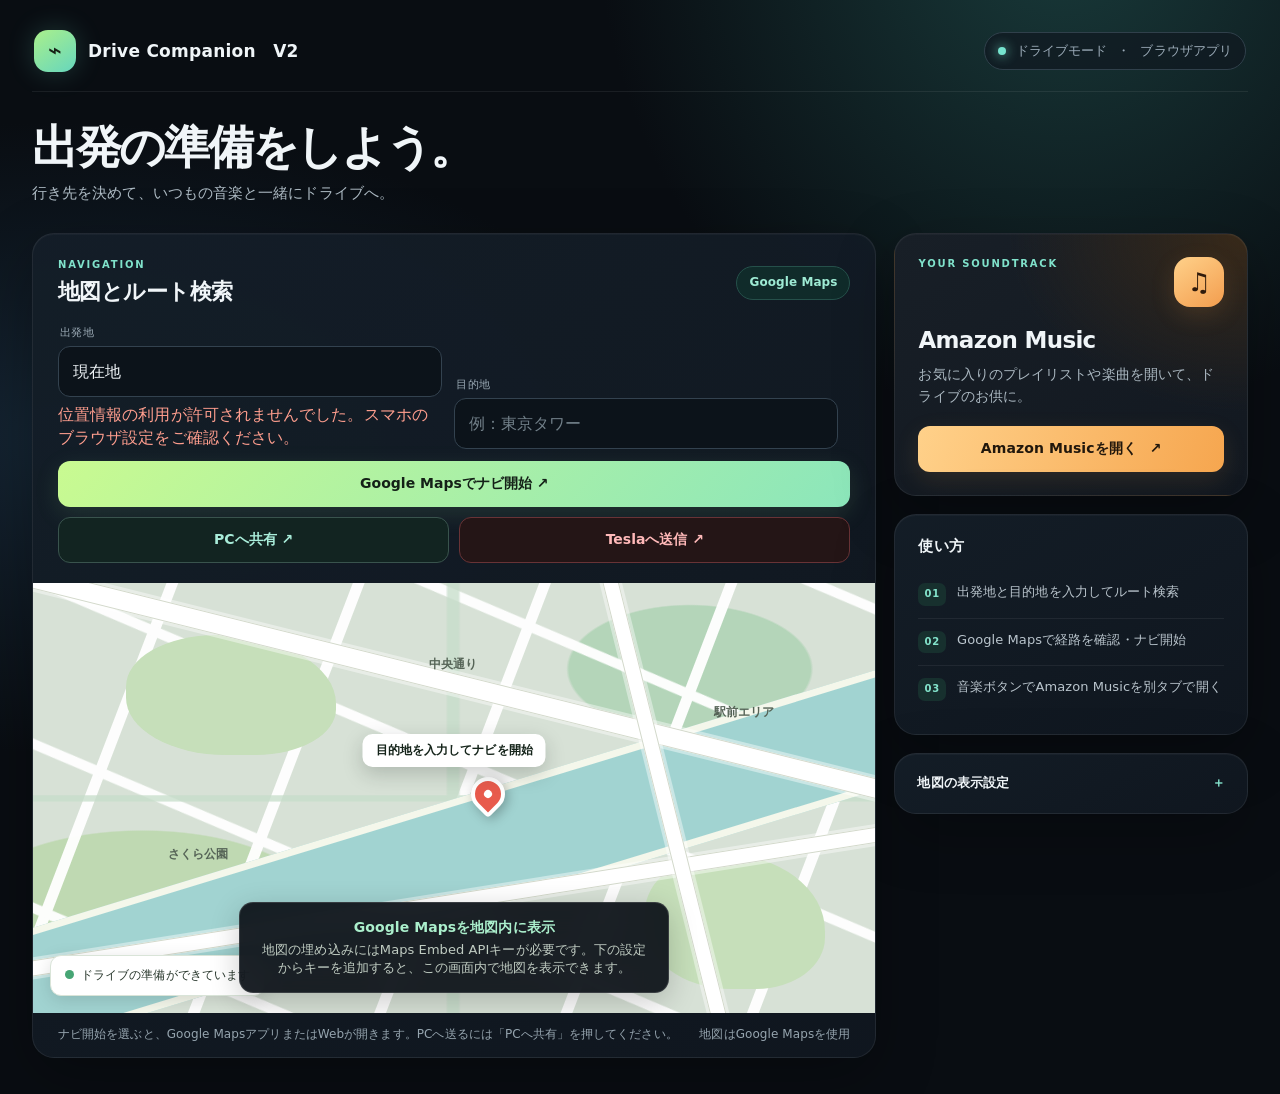
==== commit 9537abd1: "Add files via upload" ====
--- a/index.html
+++ b/index.html
@@ -28,10 +28,10 @@
 @media(max-width:850px){.layout{grid-template-columns:1fr}.map-card{min-height:640px}.rightcol{gap:14px}.music-card{grid-row:span 2}}
 @media(max-width:570px){.shell{padding:17px 13px 24px}.top{padding-bottom:15px;margin-bottom:24px}.brand{font-size:15px;gap:9px}.brand-icon{width:38px;height:38px}.top-right{padding:7px 9px;gap:6px;font-size:10px}.intro{font-size:14px;margin-bottom:22px}.map-card{min-height:630px}.card-head{padding:19px 16px 14px}.form{padding:0 16px 16px;gap:9px}.route-btn{grid-column:1/-1;min-height:46px}.mapbox,.mapbox iframe{min-height:370px}.map-foot{padding:12px 16px}.music-card{min-height:235px}.tips{padding:19px}.settings{padding:18px}.keyrow{align-items:stretch}.secondary{min-height:42px}}
 </style>
-<style>.form-actions{grid-column:1/-1;display:flex;justify-content:flex-end;gap:10px}.form-actions .route-btn{align-self:auto}.share-btn{border:1px solid #39534d;border-radius:12px;background:#122421;color:#a9edda;padding:13px 17px;cursor:pointer;font:700 14px system-ui;transition:transform .18s,filter .18s}.share-btn:hover{transform:translateY(-2px);filter:brightness(1.08)}@media(max-width:570px){.form-actions{display:grid;grid-template-columns:1fr 1fr}.form-actions button{min-height:46px;padding:10px 8px}.form-actions .route-btn{grid-column:auto}}</style>
+<style>.form-actions{grid-column:1/-1;display:grid;grid-template-columns:1fr 1fr;gap:10px}.form-actions .route-btn{grid-column:1/-1;align-self:auto}.share-btn,.tesla-btn{border:1px solid #39534d;border-radius:12px;background:#122421;color:#a9edda;padding:13px 17px;cursor:pointer;font:700 14px system-ui;transition:transform .18s,filter .18s}.tesla-btn{background:#241516;border-color:#683336;color:#ffb9b9}.share-btn:hover,.tesla-btn:hover{transform:translateY(-2px);filter:brightness(1.08)}@media(max-width:570px){.form-actions button{min-height:46px;padding:10px 8px}}</style>
 </head>
 <body><main class="shell"><header class="top"><div class="brand"><div class="brand-icon">⌁</div><span>Drive Companion　V2</span></div><div class="top-right"><span class="live"></span>ドライブモード <span>・</span> ブラウザアプリ</div></header><h1>出発の準備をしよう。</h1><p class="intro">行き先を決めて、いつもの音楽と一緒にドライブへ。</p>
-<div class="layout"><section class="card map-card"><div class="card-head"><div><div class="eyebrow">Navigation</div><div class="card-title">地図とルート検索</div></div><span class="badge">Google Maps</span></div><form class="form" id="routeForm"><div class="field"><label for="origin">出発地 · この端末のGPSから取得</label><div class="origin-row"><input id="origin" placeholder="スマホの位置情報を取得中…" autocomplete="street-address"></div><div class="gps-status" id="gpsStatus" role="status" aria-live="polite">スマホで開き、位置情報の利用を許可してください</div></div><div class="field"><label for="destination">目的地</label><input id="destination" placeholder="例：東京タワー" required autocomplete="street-address"></div><div class="form-actions"><button class="route-btn" type="submit">Google Mapsでナビ開始 ↗</button><button class="share-btn" id="shareRoute" type="button">PCへ共有 ↗</button></div></form><div class="mapbox" id="mapbox"><div class="map-art"><div class="park"></div><div class="park p2"></div><div class="river"></div><div class="road r1"></div><div class="road r2"></div><div class="road r3"></div><span class="map-label l1">中央通り</span><span class="map-label l2">さくら公園</span><span class="map-label l3">駅前エリア</span><span class="map-note" id="mapNote">目的地を入力してナビを開始</span><span class="pin"></span><div class="map-legend"><span class="legend-dot"></span><span id="legendText">ドライブの準備ができています</span></div></div><iframe id="mapFrame" title="Google Maps 地図" loading="lazy" referrerpolicy="no-referrer-when-downgrade" allowfullscreen></iframe><div class="map-overlay"><div class="map-message"><strong>Google Mapsを地図内に表示</strong><p>地図の埋め込みにはMaps Embed APIキーが必要です。下の設定からキーを追加すると、この画面内で地図を表示できます。</p></div></div></div><div class="map-foot"><span>ナビ開始を選ぶと、Google MapsアプリまたはWebが開きます。PCへ送るには「PCへ共有」を押してください。</span><span>地図はGoogle Mapsを使用</span></div></section>
+<div class="layout"><section class="card map-card"><div class="card-head"><div><div class="eyebrow">Navigation</div><div class="card-title">地図とルート検索</div></div><span class="badge">Google Maps</span></div><form class="form" id="routeForm"><div class="field"><label for="origin">出発地</label><div class="origin-row"><input id="origin" value="現在地" autocomplete="street-address"></div><div class="gps-status" id="gpsStatus" role="status" aria-live="polite">スマホで開き、位置情報の利用を許可してください</div></div><div class="field"><label for="destination">目的地</label><input id="destination" placeholder="例：東京タワー" required autocomplete="street-address"></div><div class="form-actions"><button class="route-btn" type="submit">Google Mapsでナビ開始 ↗</button><button class="share-btn" id="shareRoute" type="button">PCへ共有 ↗</button><button class="tesla-btn" id="shareTesla" type="button">Teslaへ送信 ↗</button></div></form><div class="mapbox" id="mapbox"><div class="map-art"><div class="park"></div><div class="park p2"></div><div class="river"></div><div class="road r1"></div><div class="road r2"></div><div class="road r3"></div><span class="map-label l1">中央通り</span><span class="map-label l2">さくら公園</span><span class="map-label l3">駅前エリア</span><span class="map-note" id="mapNote">目的地を入力してナビを開始</span><span class="pin"></span><div class="map-legend"><span class="legend-dot"></span><span id="legendText">ドライブの準備ができています</span></div></div><iframe id="mapFrame" title="Google Maps 地図" loading="lazy" referrerpolicy="no-referrer-when-downgrade" allowfullscreen></iframe><div class="map-overlay"><div class="map-message"><strong>Google Mapsを地図内に表示</strong><p>地図の埋め込みにはMaps Embed APIキーが必要です。下の設定からキーを追加すると、この画面内で地図を表示できます。</p></div></div></div><div class="map-foot"><span>ナビ開始を選ぶと、Google MapsアプリまたはWebが開きます。PCへ送るには「PCへ共有」を押してください。</span><span>地図はGoogle Mapsを使用</span></div></section>
 <aside class="rightcol"><section class="card music-card"><div class="music-top"><div><div class="eyebrow">Your soundtrack</div></div><div class="music-icon">♫</div></div><h2>Amazon Music</h2><p>お気に入りのプレイリストや楽曲を開いて、ドライブのお供に。</p><a class="music-btn" href="https://music.amazon.co.jp/" target="_blank" rel="noopener noreferrer">Amazon Musicを開く <span class="arrow">↗</span></a></section><section class="card tips"><h2>使い方</h2><div class="tip"><span class="tip-icon">01</span><span>出発地と目的地を入力してルート検索</span></div><div class="tip"><span class="tip-icon">02</span><span>Google Mapsで経路を確認・ナビ開始</span></div><div class="tip"><span class="tip-icon">03</span><span>音楽ボタンでAmazon Musicを別タブで開く</span></div></section><details class="card settings" id="settings"><summary>地図の表示設定</summary><p>Google CloudでMaps Embed APIを有効にしたAPIキーを入力すると、地図をこの画面に表示します。キーはこのブラウザにのみ保存されます。</p><div class="keyrow"><input id="apiKey" type="password" placeholder="Google Maps APIキー" autocomplete="off"><button class="secondary" id="saveKey">保存</button></div><div class="status" id="keyStatus"></div></details></aside></div></main><div class="toast" id="toast"></div>
 <script>
 const $=s=>document.querySelector(s), mapbox=$('#mapbox'), frame=$('#mapFrame'), toast=$('#toast');let toastTimer;
@@ -40,13 +40,14 @@
 function mapUrl(key,query){return `https://www.google.com/maps/embed/v1/search?key=${encodeURIComponent(key)}&q=${encodeURIComponent(query||'Japan')}`}
 function showEmbed(query){const key=loadKey();if(!key)return;frame.src=mapUrl(key,query);mapbox.classList.add('has-map');$('#keyStatus').textContent='APIキーを保存しました。地図を表示しています。'}
 function showDirectionsEmbed(origin,destination){const key=loadKey();if(!key)return;const params=new URLSearchParams({key,origin:origin||'Current Location',destination,mode:'driving'});frame.src=`https://www.google.com/maps/embed/v1/directions?${params}`;mapbox.classList.add('has-map');$('#keyStatus').textContent='入力した出発地から目的地までのルートを地図に表示しています。'}
-let latestPosition=null,lastAppliedAt=0,lastMappedPosition=null,originInitialized=false,originIsGps=false,routeIsActive=false;const gpsStatus=$('#gpsStatus');$('#origin').addEventListener('input',()=>{originInitialized=true;originIsGps=false});
-const sharedParams=new URLSearchParams(location.search),sharedOrigin=sharedParams.get('origin'),sharedDestination=sharedParams.get('destination');if(sharedOrigin||sharedDestination){if(sharedOrigin){$('#origin').value=sharedOrigin;originInitialized=true}if(sharedDestination)$('#destination').value=sharedDestination;gpsStatus.textContent='スマホから受け取ったルートです';gpsStatus.className='gps-status success'}
-function applyLatestPosition(){if(!latestPosition)return;const now=Date.now();if(now-lastAppliedAt<1000)return;lastAppliedAt=now;const {latitude:lat,longitude:lng}=latestPosition.coords;if(!originInitialized){$('#origin').value=`${lat.toFixed(6)}, ${lng.toFixed(6)}`;originInitialized=true;originIsGps=true}gpsStatus.textContent='現在地を更新中 · 出発地は固定';gpsStatus.className='gps-status success';$('#mapNote').textContent='現在地';$('#legendText').textContent=`現在地 ${lat.toFixed(4)}, ${lng.toFixed(4)}`;if(!routeIsActive&&loadKey()&&(!lastMappedPosition||Math.abs(lastMappedPosition.lat-lat)>0.0005||Math.abs(lastMappedPosition.lng-lng)>0.0005)){lastMappedPosition={lat,lng};showEmbed(`${lat},${lng}`)}}
+let latestPosition=null,gpsOrigin=null,lastAppliedAt=0,lastMappedPosition=null,originInitialized=false,originIsGps=true,routeIsActive=false;const gpsStatus=$('#gpsStatus');$('#origin').addEventListener('input',()=>{originInitialized=true;originIsGps=false});
+const sharedParams=new URLSearchParams(location.search),sharedOrigin=sharedParams.get('origin'),sharedDestination=sharedParams.get('destination');if(sharedOrigin||sharedDestination){if(sharedOrigin){$('#origin').value=sharedOrigin;originInitialized=true;originIsGps=false}if(sharedDestination)$('#destination').value=sharedDestination;gpsStatus.textContent='スマホから受け取ったルートです';gpsStatus.className='gps-status success'}
+function applyLatestPosition(){if(!latestPosition)return;const now=Date.now();if(now-lastAppliedAt<1000)return;lastAppliedAt=now;const {latitude:lat,longitude:lng}=latestPosition.coords;if(!gpsOrigin)gpsOrigin=`${lat.toFixed(6)}, ${lng.toFixed(6)}`;if(!originInitialized){originInitialized=true;originIsGps=true}gpsStatus.textContent='現在地を取得しました · 出発地は「現在地」';gpsStatus.className='gps-status success';$('#mapNote').textContent='現在地';$('#legendText').textContent=`現在地 ${lat.toFixed(4)}, ${lng.toFixed(4)}`;if(!routeIsActive&&loadKey()&&(!lastMappedPosition||Math.abs(lastMappedPosition.lat-lat)>0.0005||Math.abs(lastMappedPosition.lng-lng)>0.0005)){lastMappedPosition={lat,lng};showEmbed(`${lat},${lng}`)}}
 function startLocationUpdates(){if(!window.isSecureContext){gpsStatus.textContent='スマホの位置情報を使うにはHTTPSのサイトで開いてください。';gpsStatus.classList.add('error');return}if(!('geolocation'in navigator)){gpsStatus.textContent='このブラウザでは位置情報を利用できません。';gpsStatus.classList.add('error');return}navigator.geolocation.watchPosition(position=>{latestPosition=position;applyLatestPosition()},error=>{const messages={1:'位置情報の利用が許可されませんでした。スマホのブラウザ設定をご確認ください。',2:'現在地を取得できません。GPSや電波状況をご確認ください。',3:'位置情報の取得がタイムアウトしました。'};gpsStatus.textContent=messages[error.code]||'現在地を取得できません。';gpsStatus.className='gps-status error'},{enableHighAccuracy:true,timeout:20000,maximumAge:1000});setInterval(applyLatestPosition,1000)}
-$('#routeForm').addEventListener('submit',e=>{e.preventDefault();const origin=$('#origin').value.trim(),dest=$('#destination').value.trim();if(!dest)return;routeIsActive=true;const params=new URLSearchParams({api:'1',destination:dest,travelmode:'driving'});if(origin)params.set('origin',origin);if(!origin||originIsGps)params.set('dir_action','navigate');const url='https://www.google.com/maps/dir/?'+params.toString();const opened=window.open(url,'_blank');if(!opened){window.location.href=url}$('#mapNote').textContent=dest;$('#legendText').textContent=origin?`${origin} から ${dest}`:`目的地：${dest}`;if(loadKey())showDirectionsEmbed(origin,dest);else say(originIsGps||!origin?'Google Mapsでナビを開きました。':'入力した出発地からのルートをGoogle Mapsで開きました。画面が出たら「開始」を押してください。アプリ内表示にはMaps Embed APIキーが必要です。')});
+$('#routeForm').addEventListener('submit',e=>{e.preventDefault();const typedOrigin=$('#origin').value.trim(),origin=originIsGps?gpsOrigin:(typedOrigin==='現在地'?'':typedOrigin),dest=$('#destination').value.trim();if(!dest)return;routeIsActive=true;const params=new URLSearchParams({api:'1',destination:dest,travelmode:'driving'});if(origin)params.set('origin',origin);if(originIsGps||!origin)params.set('dir_action','navigate');const url='https://www.google.com/maps/dir/?'+params.toString();const opened=window.open(url,'_blank');if(!opened){window.location.href=url}$('#mapNote').textContent=dest;$('#legendText').textContent=origin?`${origin} から ${dest}`:`目的地：${dest}`;if(loadKey())showDirectionsEmbed(origin,dest);else say(originIsGps||!origin?'Google Mapsでナビを開きました。':'入力した出発地からのルートをGoogle Mapsで開きました。画面が出たら「開始」を押してください。アプリ内表示にはMaps Embed APIキーが必要です。')});
 async function copyRouteLink(url){try{await navigator.clipboard.writeText(url);say('共有リンクをコピーしました。PCで開いてください。')}catch{prompt('この共有リンクをPCに送って、PCのブラウザで開いてください。',url)}}
-$('#shareRoute').addEventListener('click',async()=>{const origin=$('#origin').value.trim(),dest=$('#destination').value.trim();if(!origin||!dest){say('出発地と目的地を入力してから共有してください。');return}const shareUrl=new URL(location.href);shareUrl.search='';shareUrl.hash='';shareUrl.searchParams.set('origin',origin);shareUrl.searchParams.set('destination',dest);if(navigator.share){try{await navigator.share({title:'Drive Companion ルート',text:'スマホからPCへルートを共有',url:shareUrl.toString()});return}catch(error){if(error.name==='AbortError')return}}await copyRouteLink(shareUrl.toString())});
+$('#shareRoute').addEventListener('click',async()=>{const origin=originIsGps?gpsOrigin:$('#origin').value.trim(),dest=$('#destination').value.trim();if(!origin||!dest){say(originIsGps&&!gpsOrigin?'現在地を取得中です。取得後にもう一度共有してください。':'出発地と目的地を入力してから共有してください。');return}const shareUrl=new URL(location.href);shareUrl.search='';shareUrl.hash='';shareUrl.searchParams.set('origin',origin);shareUrl.searchParams.set('destination',dest);if(navigator.share){try{await navigator.share({title:'Drive Companion ルート',text:'スマホからPCへルートを共有',url:shareUrl.toString()});return}catch(error){if(error.name==='AbortError')return}}await copyRouteLink(shareUrl.toString())});
+$('#shareTesla').addEventListener('click',async()=>{const dest=$('#destination').value.trim();if(!dest){say('先に目的地を入力してください。');return}const mapsUrl=`https://www.google.com/maps/search/?api=1&query=${encodeURIComponent(dest)}`;if(navigator.share){try{await navigator.share({title:dest,text:dest,url:mapsUrl});return}catch(error){if(error.name==='AbortError')return}}await copyRouteLink(dest)});
 $('#saveKey').addEventListener('click',()=>{const key=$('#apiKey').value.trim();if(!key){say('APIキーを入力してください');return}try{localStorage.setItem('driveCompanionMapsKey',key)}catch{}$('#keyStatus').textContent='キーを保存しました。地図を読み込んでいます。';showEmbed($('#destination').value.trim()||'Tokyo, Japan');say('地図の設定を保存しました')});
 const stored=loadKey();if(stored){$('#apiKey').value=stored;showEmbed('Tokyo, Japan')}
 startLocationUpdates();
